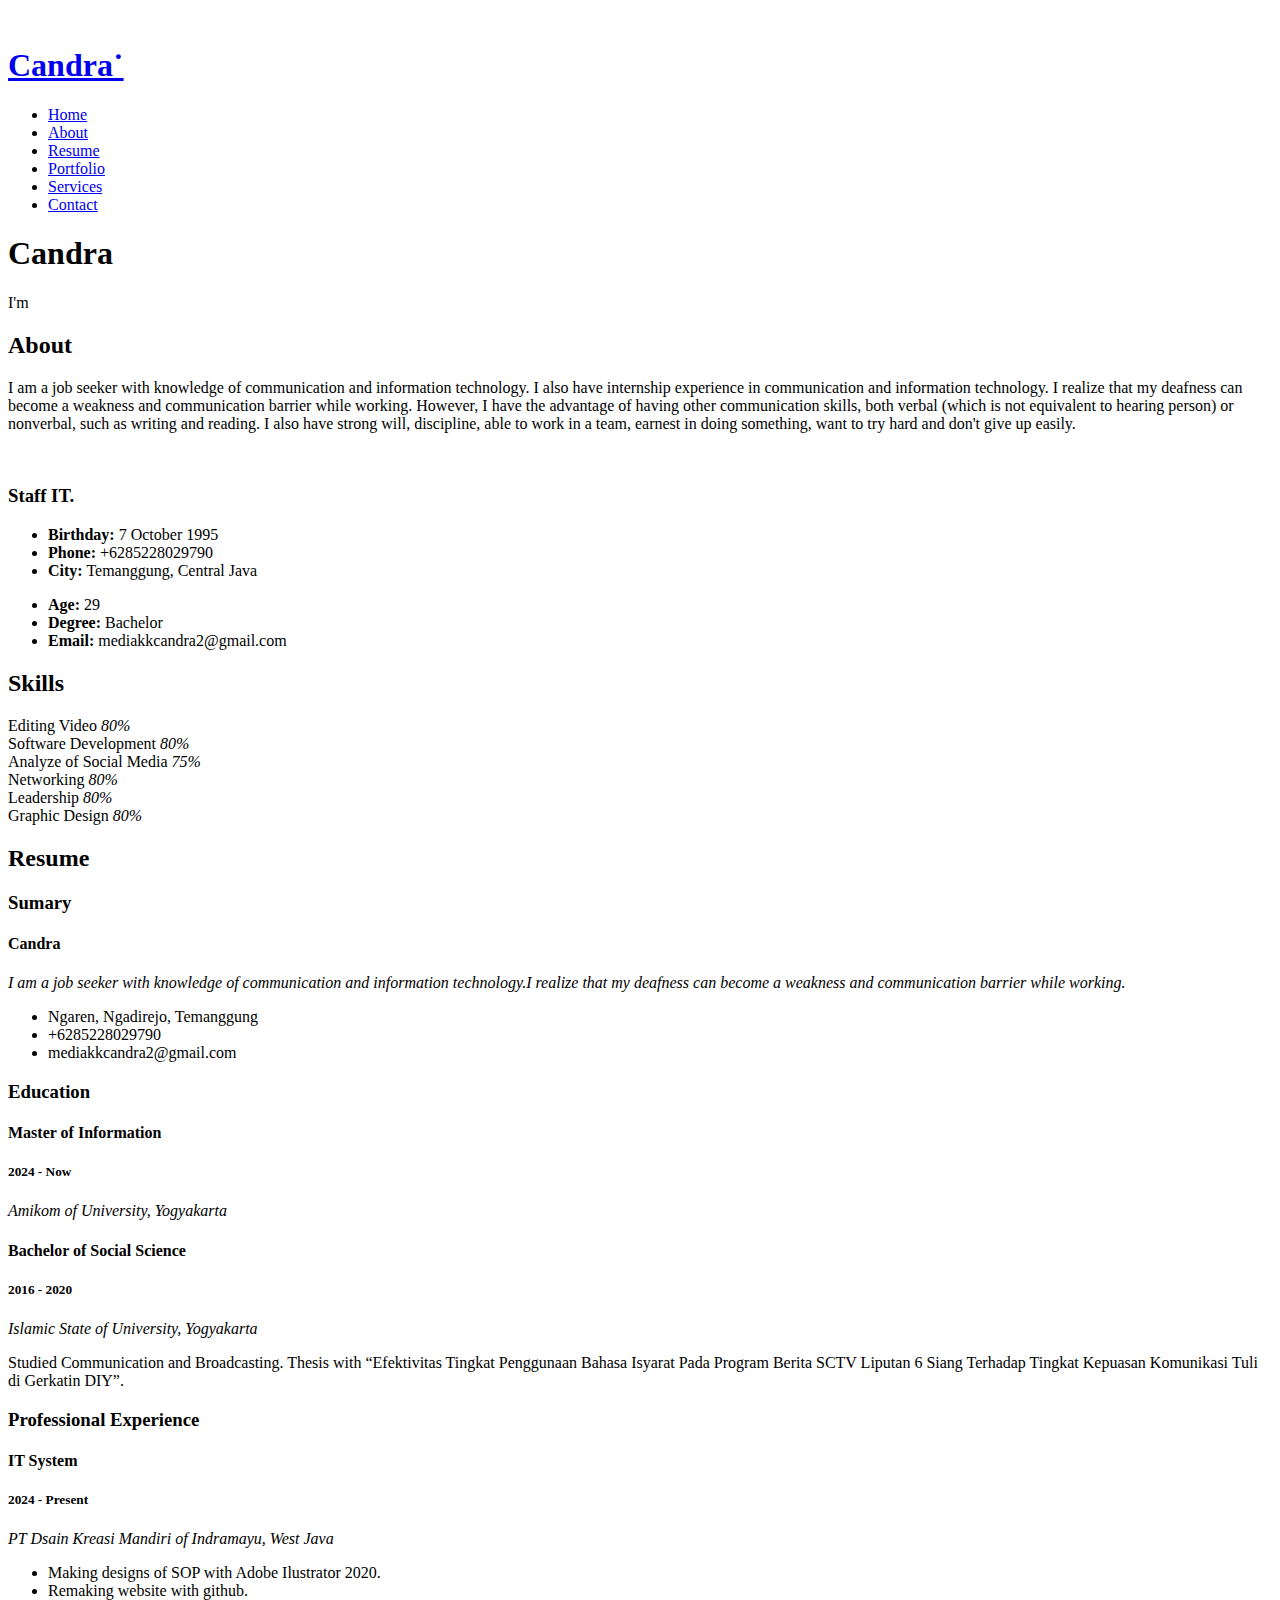
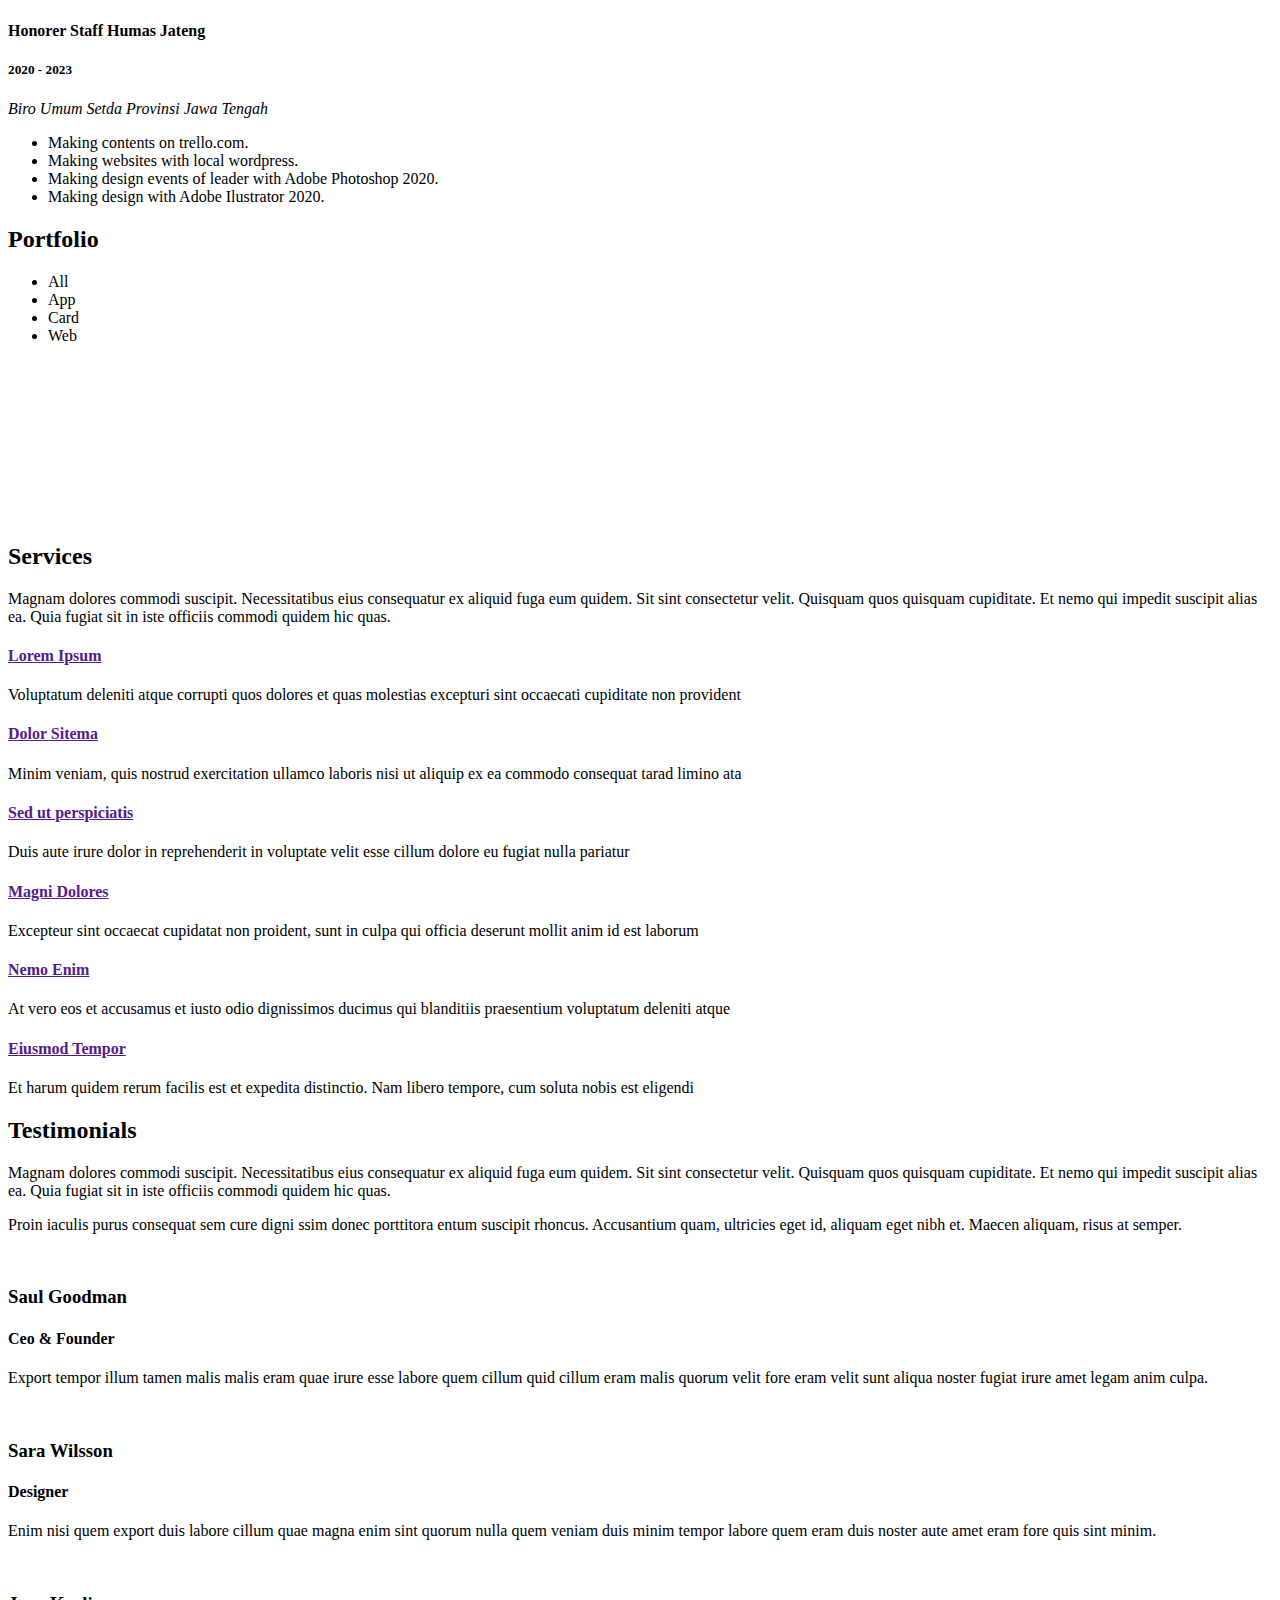
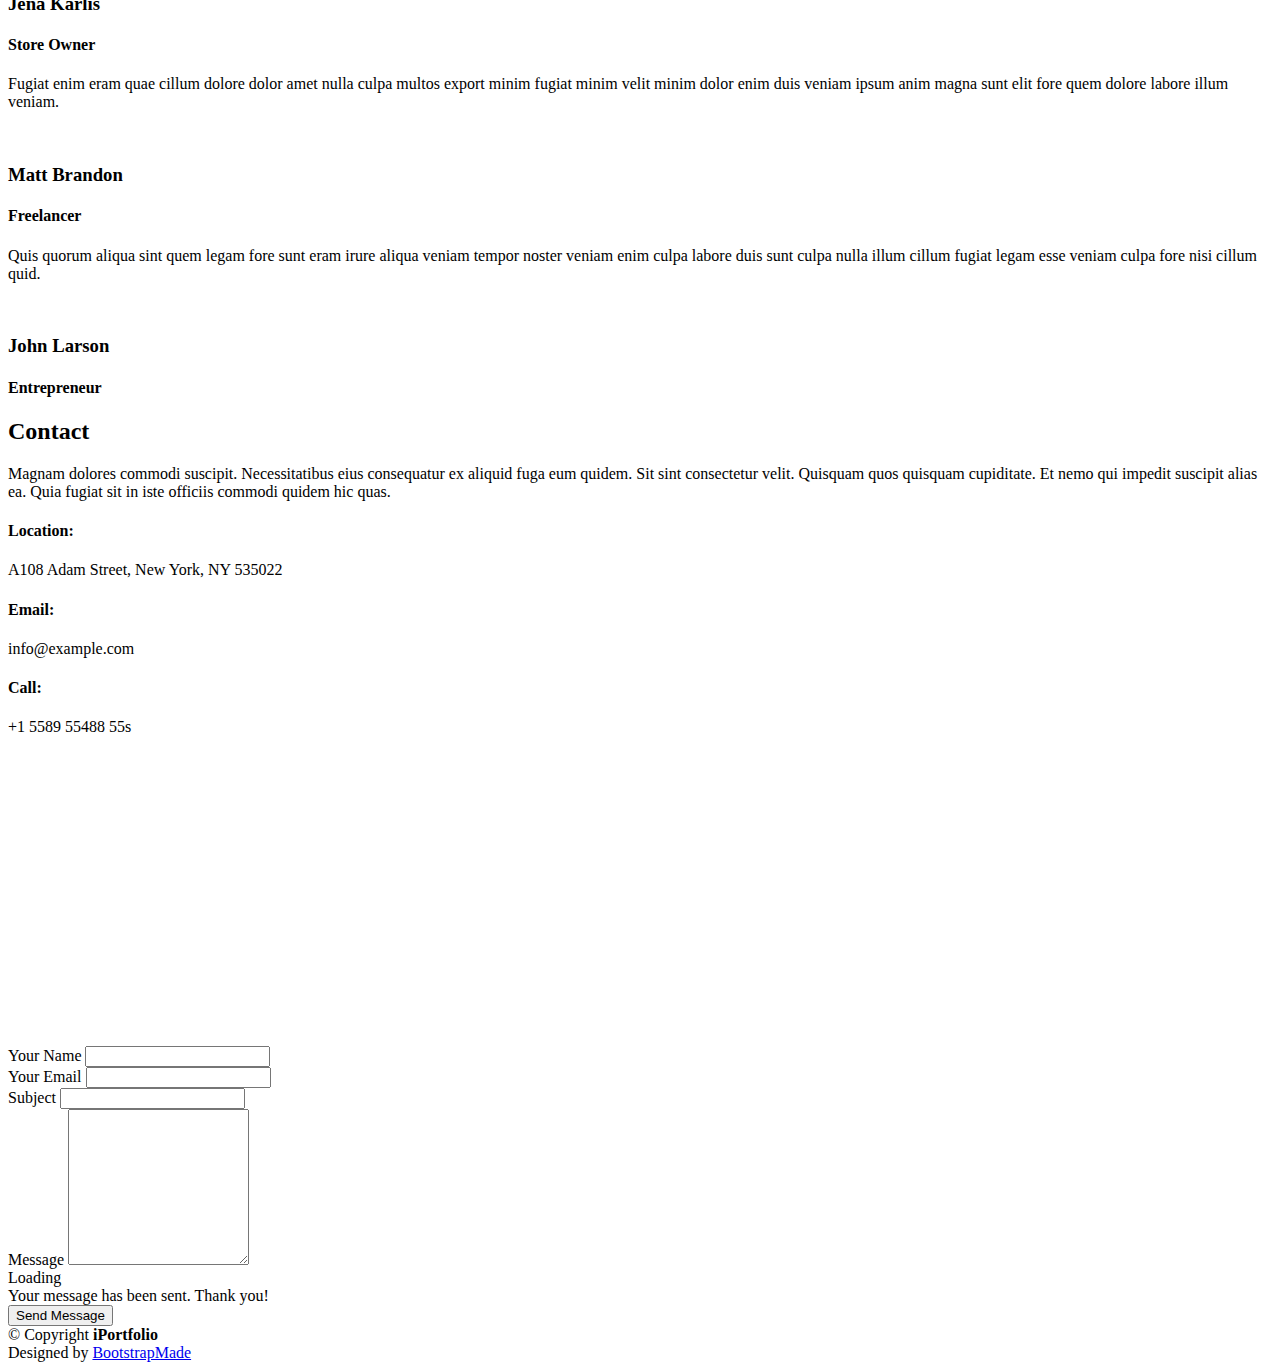
==== index.html @ 04109051 "Add files via upload" ====
<!DOCTYPE html>
<html lang="en">

<head>
  <meta charset="utf-8">
  <meta content="width=device-width, initial-scale=1.0" name="viewport">

  <title>Candra</title>
  <meta content="" name="description">
  <meta content="" name="keywords">

  <!-- Favicons -->
  <link href="assets/img/favicon.png" rel="icon">
  <link href="assets/img/apple-touch-icon.png" rel="apple-touch-icon">

  <!-- Google Fonts -->
  <link href="https://fonts.googleapis.com/css?family=Open+Sans:300,300i,400,400i,600,600i,700,700i|Raleway:300,300i,400,400i,500,500i,600,600i,700,700i|Poppins:300,300i,400,400i,500,500i,600,600i,700,700i" rel="stylesheet">

  <!-- Vendor CSS Files -->
  <link href="assets/vendor/aos/aos.css" rel="stylesheet">
  <link href="assets/vendor/bootstrap/css/bootstrap.min.css" rel="stylesheet">
  <link href="assets/vendor/bootstrap-icons/bootstrap-icons.css" rel="stylesheet">
  <link href="assets/vendor/boxicons/css/boxicons.min.css" rel="stylesheet">
  <link href="assets/vendor/glightbox/css/glightbox.min.css" rel="stylesheet">
  <link href="assets/vendor/swiper/swiper-bundle.min.css" rel="stylesheet">

  <!-- Template Main CSS File -->
  <link href="assets/css/style.css" rel="stylesheet">
</head>

<body>

  <!-- ======= Mobile nav toggle button ======= -->
  <i class="bi bi-list mobile-nav-toggle d-xl-none"></i>

  <!-- ======= Header ======= -->
  <header id="header">
    <div class="d-flex flex-column">

      <div class="profile">
        <img src="assets/img/profile-img.jpg" alt="" class="img-fluid rounded-circle">
        <h1 class="text-light"><a href="index.html">Candra˙</a></h1>
        <div class="social-links mt-3 text-center">
          <a href="https://twitter.com/kurnia_caem" class="twitter"><i class="bx bxl-twitter"></i></a>
          <a href="https://www.facebook.com/kkcandra/" class="facebook"><i class="bx bxl-facebook"></i></a>
          <a href="https://www.instagram.com/kkcandra/" class="instagram"><i class="bx bxl-instagram"></i></a>
          <a href="https://www.linkedin.com/in/kkcandra/" class="linkedin"><i class="bx bxl-linkedin"></i></a>
        </div>
      </div>

      <nav id="navbar" class="nav-menu navbar">
        <ul>
          <li><a href="#hero" class="nav-link scrollto active"><i class="bx bx-home"></i> <span>Home</span></a></li>
          <li><a href="#about" class="nav-link scrollto"><i class="bx bx-user"></i> <span>About</span></a></li>
          <li><a href="#resume" class="nav-link scrollto"><i class="bx bx-file-blank"></i> <span>Resume</span></a></li>
          <li><a href="#portfolio" class="nav-link scrollto"><i class="bx bx-book-content"></i> <span>Portfolio</span></a></li>
          <li><a href="#services" class="nav-link scrollto"><i class="bx bx-server"></i> <span>Services</span></a></li>
          <li><a href="#contact" class="nav-link scrollto"><i class="bx bx-envelope"></i> <span>Contact</span></a></li>
        </ul>
      </nav><!-- .nav-menu -->
    </div>
  </header><!-- End Header -->

  <!-- ======= Hero Section ======= -->
  <section id="hero" class="d-flex flex-column justify-content-center align-items-center">
    <div class="hero-container" data-aos="fade-in">
      <h1>Candra</h1>
      <p>I'm <span class="typed" data-typed-items="Designer, Developer, Staff IT, Teacher"></span></p>
    </div>
  </section><!-- End Hero -->

  <main id="main">

    <!-- ======= About Section ======= -->
    <section id="about" class="about">
      <div class="container">

        <div class="section-title">
          <h2>About</h2>
          <p>I am a job seeker with knowledge of communication and information technology. I also have internship experience in communication and information technology. I realize that my deafness can become a weakness and communication barrier while working. However, I have the advantage of having other communication skills, both verbal (which is not equivalent to hearing person) or nonverbal, such as writing and reading. I also have strong will, discipline, able to work in a team, earnest in doing something, want to try hard and don't give up easily.</p>
        </div>

        <div class="row">
          <div class="col-lg-4" data-aos="fade-right">
            <img src="assets/img/profile-img.jpg" class="img-fluid" alt="">
          </div>
          <div class="col-lg-8 pt-4 pt-lg-0 content" data-aos="fade-left">
            <h3>Staff IT.</h3>
            <div class="row">
              <div class="col-lg-6">
                <ul>
                  <li><i class="bi bi-chevron-right"></i> <strong>Birthday:</strong> <span>7 October 1995</span></li>
                  <li><i class="bi bi-chevron-right"></i> <strong>Phone:</strong> <span>+6285228029790</span></li>
                  <li><i class="bi bi-chevron-right"></i> <strong>City:</strong> <span>Temanggung, Central Java</span></li>
                </ul>
              </div>
              <div class="col-lg-6">
                <ul>
                  <li><i class="bi bi-chevron-right"></i> <strong>Age:</strong> <span>29</span></li>
                  <li><i class="bi bi-chevron-right"></i> <strong>Degree:</strong> <span>Bachelor</span></li>
                  <li><i class="bi bi-chevron-right"></i> <strong>Email:</strong> <span>mediakkcandra2@gmail.com</span></li>
                </ul>
              </div>
            </div>
          </div>
        </div>

      </div>
    </section><!-- End About Section -->

    <!-- ======= Facts Section ======= -->
    
    <!-- ======= Skills Section ======= -->
    <section id="skills" class="skills section-bg">
      <div class="container">

        <div class="section-title">
          <h2>Skills</h2>
        </div>

        <div class="row skills-content">

          <div class="col-lg-6" data-aos="fade-up">

            <div class="progress">
              <span class="skill">Editing Video <i class="val">80%</i></span>
              <div class="progress-bar-wrap">
                <div class="progress-bar" role="progressbar" aria-valuenow="80" aria-valuemin="0" aria-valuemax="100"></div>
              </div>
            </div>

            <div class="progress">
              <span class="skill">Software Development <i class="val">80%</i></span>
              <div class="progress-bar-wrap">
                <div class="progress-bar" role="progressbar" aria-valuenow="80" aria-valuemin="0" aria-valuemax="100"></div>
              </div>
            </div>

            <div class="progress">
              <span class="skill">Analyze of Social Media <i class="val">75%</i></span>
              <div class="progress-bar-wrap">
                <div class="progress-bar" role="progressbar" aria-valuenow="75" aria-valuemin="0" aria-valuemax="100"></div>
              </div>
            </div>

          </div>

          <div class="col-lg-6" data-aos="fade-up" data-aos-delay="100">

            <div class="progress">
              <span class="skill">Networking <i class="val">80%</i></span>
              <div class="progress-bar-wrap">
                <div class="progress-bar" role="progressbar" aria-valuenow="80" aria-valuemin="0" aria-valuemax="100"></div>
              </div>
            </div>

            <div class="progress">
              <span class="skill">Leadership <i class="val">80%</i></span>
              <div class="progress-bar-wrap">
                <div class="progress-bar" role="progressbar" aria-valuenow="80" aria-valuemin="0" aria-valuemax="100"></div>
              </div>
            </div>

            <div class="progress">
              <span class="skill">Graphic Design <i class="val">80%</i></span>
              <div class="progress-bar-wrap">
                <div class="progress-bar" role="progressbar" aria-valuenow="80" aria-valuemin="0" aria-valuemax="100"></div>
              </div>
            </div>

          </div>

        </div>

      </div>
    </section><!-- End Skills Section -->

    <!-- ======= Resume Section ======= -->
    <section id="resume" class="resume">
      <div class="container">

        <div class="section-title">
          <h2>Resume</h2>
        </div>

        <div class="row">
          <div class="col-lg-6" data-aos="fade-up">
            <h3 class="resume-title">Sumary</h3>
            <div class="resume-item pb-0">
              <h4>Candra</h4>
              <p><em>I am a job seeker with knowledge of communication and information technology.I realize that my deafness can become a weakness and communication barrier while working.</em></p>
              <ul>
                <li>Ngaren, Ngadirejo, Temanggung</li>
                <li>+6285228029790</li>
                <li>mediakkcandra2@gmail.com</li>
              </ul>
            </div>

            <h3 class="resume-title">Education</h3>
            <div class="resume-item">
              <h4>Master of Information </h4>
              <h5>2024 - Now</h5>
              <p><em>Amikom of University, Yogyakarta</em></p>
            </div>
            <div class="resume-item">
              <h4>Bachelor of Social Science</h4>
              <h5>2016 - 2020</h5>
              <p><em>Islamic State of University, Yogyakarta</em></p>
              <p>Studied Communication and Broadcasting. Thesis with “Efektivitas Tingkat Penggunaan Bahasa Isyarat Pada Program Berita SCTV Liputan 6 Siang Terhadap Tingkat Kepuasan Komunikasi Tuli di Gerkatin DIY”.</p>
            </div>
          </div>
          <div class="col-lg-6" data-aos="fade-up" data-aos-delay="100">
            <h3 class="resume-title">Professional Experience</h3>
            <div class="resume-item">
              <h4>IT System</h4>
              <h5>2024 - Present</h5>
              <p><em>PT Dsain Kreasi Mandiri of Indramayu, West Java </em></p>
              <ul>
                <li>Making designs of SOP with Adobe Ilustrator 2020. </li>
                <li>Remaking website with github. </li>
              </ul>
            </div>
            <div class="resume-item">
              <h4>Honorer Staff Humas Jateng</h4>
              <h5>2020 - 2023</h5>
              <p><em>Biro Umum Setda Provinsi Jawa Tengah</em></p>
              <ul>
                <li>Making contents on trello.com. </li>
                <li>Making websites with local wordpress. </li>
                <li>Making design events of leader with Adobe Photoshop 2020. </li>
                <li>Making design with Adobe Ilustrator 2020. </li>
              </ul>
            </div>
          </div>
        </div>

      </div>
    </section><!-- End Resume Section -->

    <!-- ======= Portfolio Section ======= -->
    <section id="portfolio" class="portfolio section-bg">
      <div class="container">

        <div class="section-title">
          <h2>Portfolio</h2>
        </div>

        <div class="row" data-aos="fade-up">
          <div class="col-lg-12 d-flex justify-content-center">
            <ul id="portfolio-flters">
              <li data-filter="*" class="filter-active">All</li>
              <li data-filter=".filter-app">App</li>
              <li data-filter=".filter-card">Card</li>
              <li data-filter=".filter-web">Web</li>
            </ul>
          </div>
        </div>

        <div class="row portfolio-container" data-aos="fade-up" data-aos-delay="100">

          <div class="col-lg-4 col-md-6 portfolio-item filter-app">
            <div class="portfolio-wrap">
              <img src="assets/img/portfolio/portfolio-1.jpg" class="img-fluid" alt="">
              <div class="portfolio-links">
                <a href="assets/img/portfolio/portfolio-1.jpg" data-gallery="portfolioGallery" class="portfolio-lightbox" title="App 1"><i class="bx bx-plus"></i></a>
                <a href="portfolio-details.html" title="More Details"><i class="bx bx-link"></i></a>
              </div>
            </div>
          </div>

          <div class="col-lg-4 col-md-6 portfolio-item filter-web">
            <div class="portfolio-wrap">
              <img src="assets/img/portfolio/portfolio-2.jpg" class="img-fluid" alt="">
              <div class="portfolio-links">
                <a href="assets/img/portfolio/portfolio-2.jpg" data-gallery="portfolioGallery" class="portfolio-lightbox" title="Web 3"><i class="bx bx-plus"></i></a>
                <a href="portfolio-details.html" title="More Details"><i class="bx bx-link"></i></a>
              </div>
            </div>
          </div>

          <div class="col-lg-4 col-md-6 portfolio-item filter-app">
            <div class="portfolio-wrap">
              <img src="assets/img/portfolio/portfolio-3.jpg" class="img-fluid" alt="">
              <div class="portfolio-links">
                <a href="assets/img/portfolio/portfolio-3.jpg" data-gallery="portfolioGallery" class="portfolio-lightbox" title="App 2"><i class="bx bx-plus"></i></a>
                <a href="portfolio-details.html" title="More Details"><i class="bx bx-link"></i></a>
              </div>
            </div>
          </div>

          <div class="col-lg-4 col-md-6 portfolio-item filter-card">
            <div class="portfolio-wrap">
              <img src="assets/img/portfolio/portfolio-4.jpg" class="img-fluid" alt="">
              <div class="portfolio-links">
                <a href="assets/img/portfolio/portfolio-4.jpg" data-gallery="portfolioGallery" class="portfolio-lightbox" title="Card 2"><i class="bx bx-plus"></i></a>
                <a href="portfolio-details.html" title="More Details"><i class="bx bx-link"></i></a>
              </div>
            </div>
          </div>

          <div class="col-lg-4 col-md-6 portfolio-item filter-web">
            <div class="portfolio-wrap">
              <img src="assets/img/portfolio/portfolio-5.jpg" class="img-fluid" alt="">
              <div class="portfolio-links">
                <a href="assets/img/portfolio/portfolio-5.jpg" data-gallery="portfolioGallery" class="portfolio-lightbox" title="Web 2"><i class="bx bx-plus"></i></a>
                <a href="portfolio-details.html" title="More Details"><i class="bx bx-link"></i></a>
              </div>
            </div>
          </div>

          <div class="col-lg-4 col-md-6 portfolio-item filter-app">
            <div class="portfolio-wrap">
              <img src="assets/img/portfolio/portfolio-6.jpg" class="img-fluid" alt="">
              <div class="portfolio-links">
                <a href="assets/img/portfolio/portfolio-6.jpg" data-gallery="portfolioGallery" class="portfolio-lightbox" title="App 3"><i class="bx bx-plus"></i></a>
                <a href="portfolio-details.html" title="More Details"><i class="bx bx-link"></i></a>
              </div>
            </div>
          </div>

          <div class="col-lg-4 col-md-6 portfolio-item filter-card">
            <div class="portfolio-wrap">
              <img src="assets/img/portfolio/portfolio-7.jpg" class="img-fluid" alt="">
              <div class="portfolio-links">
                <a href="assets/img/portfolio/portfolio-7.jpg" data-gallery="portfolioGallery" class="portfolio-lightbox" title="Card 1"><i class="bx bx-plus"></i></a>
                <a href="portfolio-details.html" title="More Details"><i class="bx bx-link"></i></a>
              </div>
            </div>
          </div>

          <div class="col-lg-4 col-md-6 portfolio-item filter-card">
            <div class="portfolio-wrap">
              <img src="assets/img/portfolio/portfolio-8.jpg" class="img-fluid" alt="">
              <div class="portfolio-links">
                <a href="assets/img/portfolio/portfolio-8.jpg" data-gallery="portfolioGallery" class="portfolio-lightbox" title="Card 3"><i class="bx bx-plus"></i></a>
                <a href="portfolio-details.html" title="More Details"><i class="bx bx-link"></i></a>
              </div>
            </div>
          </div>

          <div class="col-lg-4 col-md-6 portfolio-item filter-web">
            <div class="portfolio-wrap">
              <img src="assets/img/portfolio/portfolio-9.jpg" class="img-fluid" alt="">
              <div class="portfolio-links">
                <a href="assets/img/portfolio/portfolio-9.jpg" data-gallery="portfolioGallery" class="portfolio-lightbox" title="Web 3"><i class="bx bx-plus"></i></a>
                <a href="portfolio-details.html" title="More Details"><i class="bx bx-link"></i></a>
              </div>
            </div>
          </div>

        </div>

      </div>
    </section><!-- End Portfolio Section -->

    <!-- ======= Services Section ======= -->
    <section id="services" class="services">
      <div class="container">

        <div class="section-title">
          <h2>Services</h2>
          <p>Magnam dolores commodi suscipit. Necessitatibus eius consequatur ex aliquid fuga eum quidem. Sit sint consectetur velit. Quisquam quos quisquam cupiditate. Et nemo qui impedit suscipit alias ea. Quia fugiat sit in iste officiis commodi quidem hic quas.</p>
        </div>

        <div class="row">
          <div class="col-lg-4 col-md-6 icon-box" data-aos="fade-up">
            <div class="icon"><i class="bi bi-briefcase"></i></div>
            <h4 class="title"><a href="">Lorem Ipsum</a></h4>
            <p class="description">Voluptatum deleniti atque corrupti quos dolores et quas molestias excepturi sint occaecati cupiditate non provident</p>
          </div>
          <div class="col-lg-4 col-md-6 icon-box" data-aos="fade-up" data-aos-delay="100">
            <div class="icon"><i class="bi bi-card-checklist"></i></div>
            <h4 class="title"><a href="">Dolor Sitema</a></h4>
            <p class="description">Minim veniam, quis nostrud exercitation ullamco laboris nisi ut aliquip ex ea commodo consequat tarad limino ata</p>
          </div>
          <div class="col-lg-4 col-md-6 icon-box" data-aos="fade-up" data-aos-delay="200">
            <div class="icon"><i class="bi bi-bar-chart"></i></div>
            <h4 class="title"><a href="">Sed ut perspiciatis</a></h4>
            <p class="description">Duis aute irure dolor in reprehenderit in voluptate velit esse cillum dolore eu fugiat nulla pariatur</p>
          </div>
          <div class="col-lg-4 col-md-6 icon-box" data-aos="fade-up" data-aos-delay="300">
            <div class="icon"><i class="bi bi-binoculars"></i></div>
            <h4 class="title"><a href="">Magni Dolores</a></h4>
            <p class="description">Excepteur sint occaecat cupidatat non proident, sunt in culpa qui officia deserunt mollit anim id est laborum</p>
          </div>
          <div class="col-lg-4 col-md-6 icon-box" data-aos="fade-up" data-aos-delay="400">
            <div class="icon"><i class="bi bi-brightness-high"></i></div>
            <h4 class="title"><a href="">Nemo Enim</a></h4>
            <p class="description">At vero eos et accusamus et iusto odio dignissimos ducimus qui blanditiis praesentium voluptatum deleniti atque</p>
          </div>
          <div class="col-lg-4 col-md-6 icon-box" data-aos="fade-up" data-aos-delay="500">
            <div class="icon"><i class="bi bi-calendar4-week"></i></div>
            <h4 class="title"><a href="">Eiusmod Tempor</a></h4>
            <p class="description">Et harum quidem rerum facilis est et expedita distinctio. Nam libero tempore, cum soluta nobis est eligendi</p>
          </div>
        </div>

      </div>
    </section><!-- End Services Section -->

    <!-- ======= Testimonials Section ======= -->
    <section id="testimonials" class="testimonials section-bg">
      <div class="container">

        <div class="section-title">
          <h2>Testimonials</h2>
          <p>Magnam dolores commodi suscipit. Necessitatibus eius consequatur ex aliquid fuga eum quidem. Sit sint consectetur velit. Quisquam quos quisquam cupiditate. Et nemo qui impedit suscipit alias ea. Quia fugiat sit in iste officiis commodi quidem hic quas.</p>
        </div>

        <div class="testimonials-slider swiper" data-aos="fade-up" data-aos-delay="100">
          <div class="swiper-wrapper">

            <div class="swiper-slide">
              <div class="testimonial-item" data-aos="fade-up">
                <p>
                  <i class="bx bxs-quote-alt-left quote-icon-left"></i>
                  Proin iaculis purus consequat sem cure digni ssim donec porttitora entum suscipit rhoncus. Accusantium quam, ultricies eget id, aliquam eget nibh et. Maecen aliquam, risus at semper.
                  <i class="bx bxs-quote-alt-right quote-icon-right"></i>
                </p>
                <img src="assets/img/testimonials/testimonials-1.jpg" class="testimonial-img" alt="">
                <h3>Saul Goodman</h3>
                <h4>Ceo &amp; Founder</h4>
              </div>
            </div><!-- End testimonial item -->

            <div class="swiper-slide">
              <div class="testimonial-item" data-aos="fade-up" data-aos-delay="100">
                <p>
                  <i class="bx bxs-quote-alt-left quote-icon-left"></i>
                  Export tempor illum tamen malis malis eram quae irure esse labore quem cillum quid cillum eram malis quorum velit fore eram velit sunt aliqua noster fugiat irure amet legam anim culpa.
                  <i class="bx bxs-quote-alt-right quote-icon-right"></i>
                </p>
                <img src="assets/img/testimonials/testimonials-2.jpg" class="testimonial-img" alt="">
                <h3>Sara Wilsson</h3>
                <h4>Designer</h4>
              </div>
            </div><!-- End testimonial item -->

            <div class="swiper-slide">
              <div class="testimonial-item" data-aos="fade-up" data-aos-delay="200">
                <p>
                  <i class="bx bxs-quote-alt-left quote-icon-left"></i>
                  Enim nisi quem export duis labore cillum quae magna enim sint quorum nulla quem veniam duis minim tempor labore quem eram duis noster aute amet eram fore quis sint minim.
                  <i class="bx bxs-quote-alt-right quote-icon-right"></i>
                </p>
                <img src="assets/img/testimonials/testimonials-3.jpg" class="testimonial-img" alt="">
                <h3>Jena Karlis</h3>
                <h4>Store Owner</h4>
              </div>
            </div><!-- End testimonial item -->

            <div class="swiper-slide">
              <div class="testimonial-item" data-aos="fade-up" data-aos-delay="300">
                <p>
                  <i class="bx bxs-quote-alt-left quote-icon-left"></i>
                  Fugiat enim eram quae cillum dolore dolor amet nulla culpa multos export minim fugiat minim velit minim dolor enim duis veniam ipsum anim magna sunt elit fore quem dolore labore illum veniam.
                  <i class="bx bxs-quote-alt-right quote-icon-right"></i>
                </p>
                <img src="assets/img/testimonials/testimonials-4.jpg" class="testimonial-img" alt="">
                <h3>Matt Brandon</h3>
                <h4>Freelancer</h4>
              </div>
            </div><!-- End testimonial item -->

            <div class="swiper-slide">
              <div class="testimonial-item" data-aos="fade-up" data-aos-delay="400">
                <p>
                  <i class="bx bxs-quote-alt-left quote-icon-left"></i>
                  Quis quorum aliqua sint quem legam fore sunt eram irure aliqua veniam tempor noster veniam enim culpa labore duis sunt culpa nulla illum cillum fugiat legam esse veniam culpa fore nisi cillum quid.
                  <i class="bx bxs-quote-alt-right quote-icon-right"></i>
                </p>
                <img src="assets/img/testimonials/testimonials-5.jpg" class="testimonial-img" alt="">
                <h3>John Larson</h3>
                <h4>Entrepreneur</h4>
              </div>
            </div><!-- End testimonial item -->

          </div>
          <div class="swiper-pagination"></div>
        </div>

      </div>
    </section><!-- End Testimonials Section -->

    <!-- ======= Contact Section ======= -->
    <section id="contact" class="contact">
      <div class="container">

        <div class="section-title">
          <h2>Contact</h2>
          <p>Magnam dolores commodi suscipit. Necessitatibus eius consequatur ex aliquid fuga eum quidem. Sit sint consectetur velit. Quisquam quos quisquam cupiditate. Et nemo qui impedit suscipit alias ea. Quia fugiat sit in iste officiis commodi quidem hic quas.</p>
        </div>

        <div class="row" data-aos="fade-in">

          <div class="col-lg-5 d-flex align-items-stretch">
            <div class="info">
              <div class="address">
                <i class="bi bi-geo-alt"></i>
                <h4>Location:</h4>
                <p>A108 Adam Street, New York, NY 535022</p>
              </div>

              <div class="email">
                <i class="bi bi-envelope"></i>
                <h4>Email:</h4>
                <p>info@example.com</p>
              </div>

              <div class="phone">
                <i class="bi bi-phone"></i>
                <h4>Call:</h4>
                <p>+1 5589 55488 55s</p>
              </div>

              <iframe src="https://www.google.com/maps/embed?pb=!1m14!1m8!1m3!1d12097.433213460943!2d-74.0062269!3d40.7101282!3m2!1i1024!2i768!4f13.1!3m3!1m2!1s0x0%3A0xb89d1fe6bc499443!2sDowntown+Conference+Center!5e0!3m2!1smk!2sbg!4v1539943755621" frameborder="0" style="border:0; width: 100%; height: 290px;" allowfullscreen></iframe>
            </div>

          </div>

          <div class="col-lg-7 mt-5 mt-lg-0 d-flex align-items-stretch">
            <form action="forms/contact.php" method="post" role="form" class="php-email-form">
              <div class="row">
                <div class="form-group col-md-6">
                  <label for="name">Your Name</label>
                  <input type="text" name="name" class="form-control" id="name" required>
                </div>
                <div class="form-group col-md-6">
                  <label for="name">Your Email</label>
                  <input type="email" class="form-control" name="email" id="email" required>
                </div>
              </div>
              <div class="form-group">
                <label for="name">Subject</label>
                <input type="text" class="form-control" name="subject" id="subject" required>
              </div>
              <div class="form-group">
                <label for="name">Message</label>
                <textarea class="form-control" name="message" rows="10" required></textarea>
              </div>
              <div class="my-3">
                <div class="loading">Loading</div>
                <div class="error-message"></div>
                <div class="sent-message">Your message has been sent. Thank you!</div>
              </div>
              <div class="text-center"><button type="submit">Send Message</button></div>
            </form>
          </div>

        </div>

      </div>
    </section><!-- End Contact Section -->

  </main><!-- End #main -->

  <!-- ======= Footer ======= -->
  <footer id="footer">
    <div class="container">
      <div class="copyright">
        &copy; Copyright <strong><span>iPortfolio</span></strong>
      </div>
      <div class="credits">
        <!-- All the links in the footer should remain intact. -->
        <!-- You can delete the links only if you purchased the pro version. -->
        <!-- Licensing information: https://bootstrapmade.com/license/ -->
        <!-- Purchase the pro version with working PHP/AJAX contact form: https://bootstrapmade.com/iportfolio-bootstrap-portfolio-websites-template/ -->
        Designed by <a href="https://bootstrapmade.com/">BootstrapMade</a>
      </div>
    </div>
  </footer><!-- End  Footer -->

  <a href="#" class="back-to-top d-flex align-items-center justify-content-center"><i class="bi bi-arrow-up-short"></i></a>

  <!-- Vendor JS Files -->
  <script src="assets/vendor/purecounter/purecounter_vanilla.js"></script>
  <script src="assets/vendor/aos/aos.js"></script>
  <script src="assets/vendor/bootstrap/js/bootstrap.bundle.min.js"></script>
  <script src="assets/vendor/glightbox/js/glightbox.min.js"></script>
  <script src="assets/vendor/isotope-layout/isotope.pkgd.min.js"></script>
  <script src="assets/vendor/swiper/swiper-bundle.min.js"></script>
  <script src="assets/vendor/typed.js/typed.umd.js"></script>
  <script src="assets/vendor/waypoints/noframework.waypoints.js"></script>
  <script src="assets/vendor/php-email-form/validate.js"></script>

  <!-- Template Main JS File -->
  <script src="assets/js/main.js"></script>

</body>

</html>
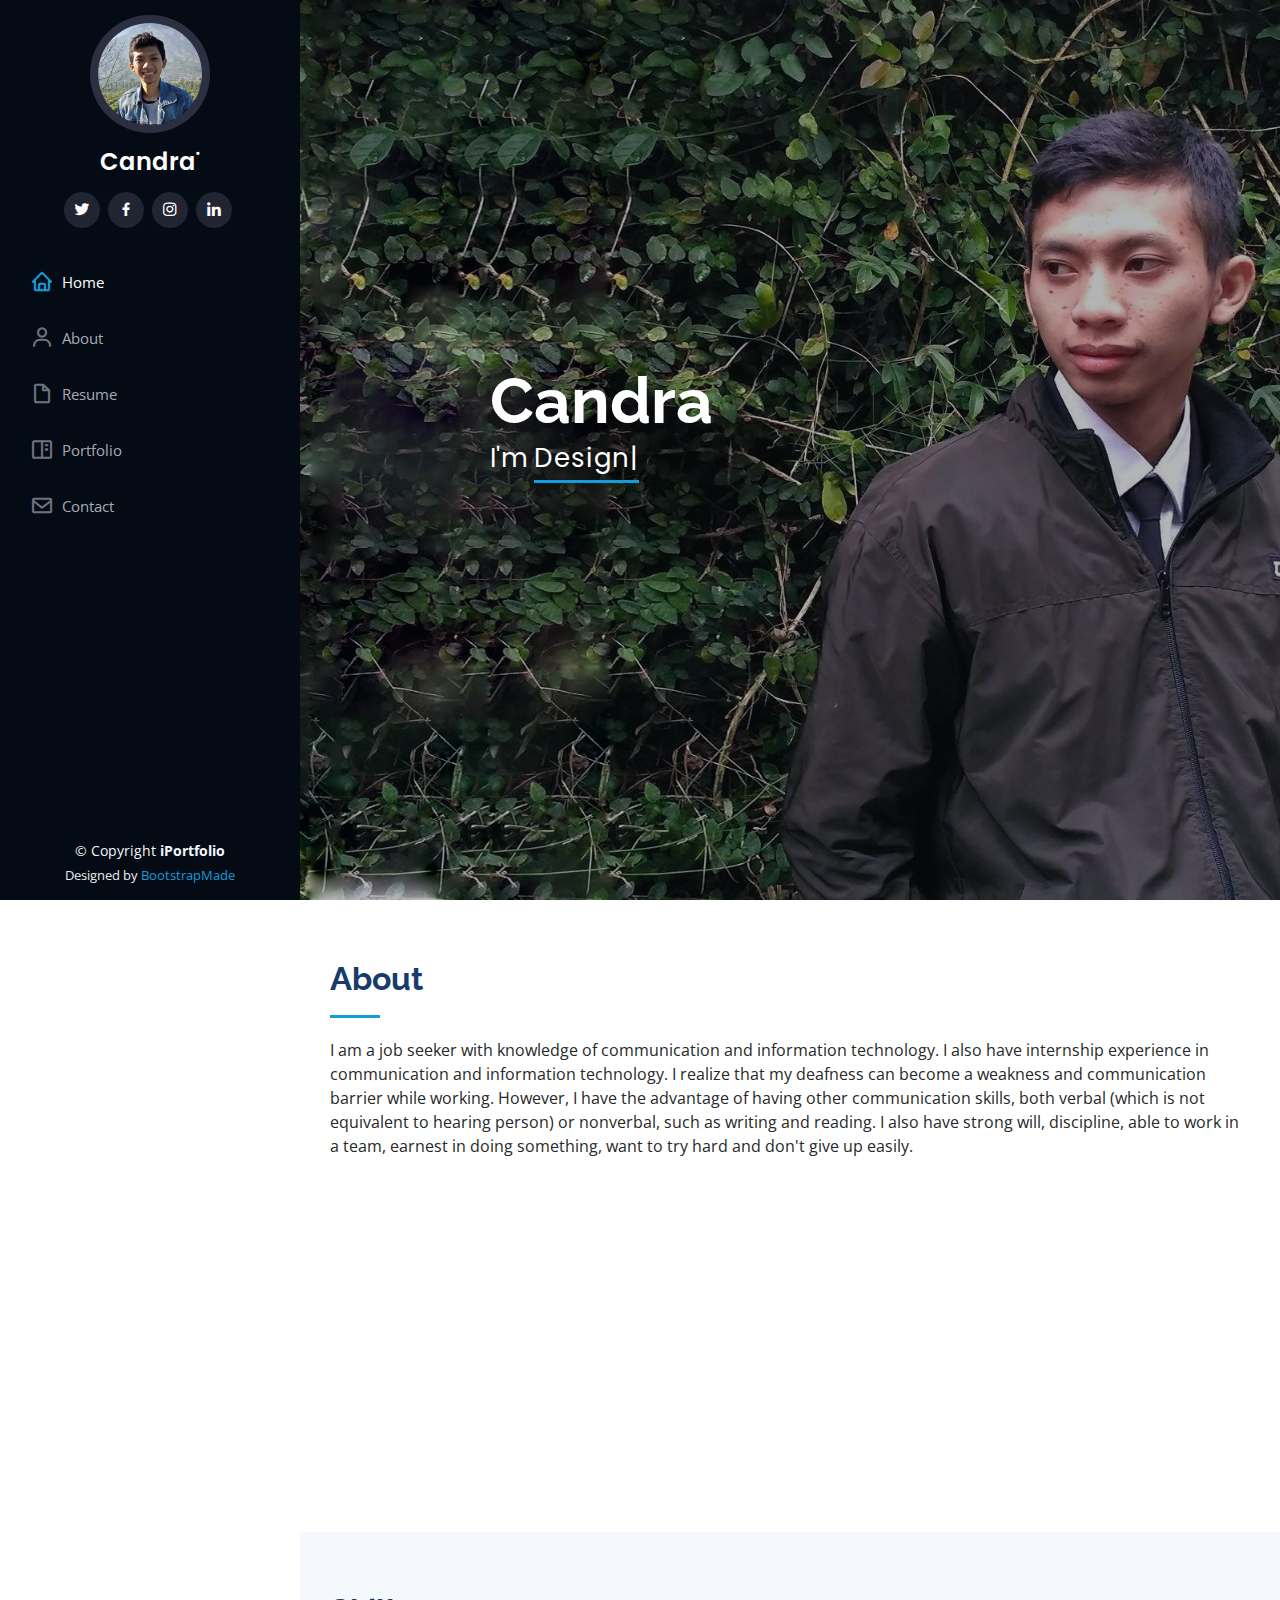
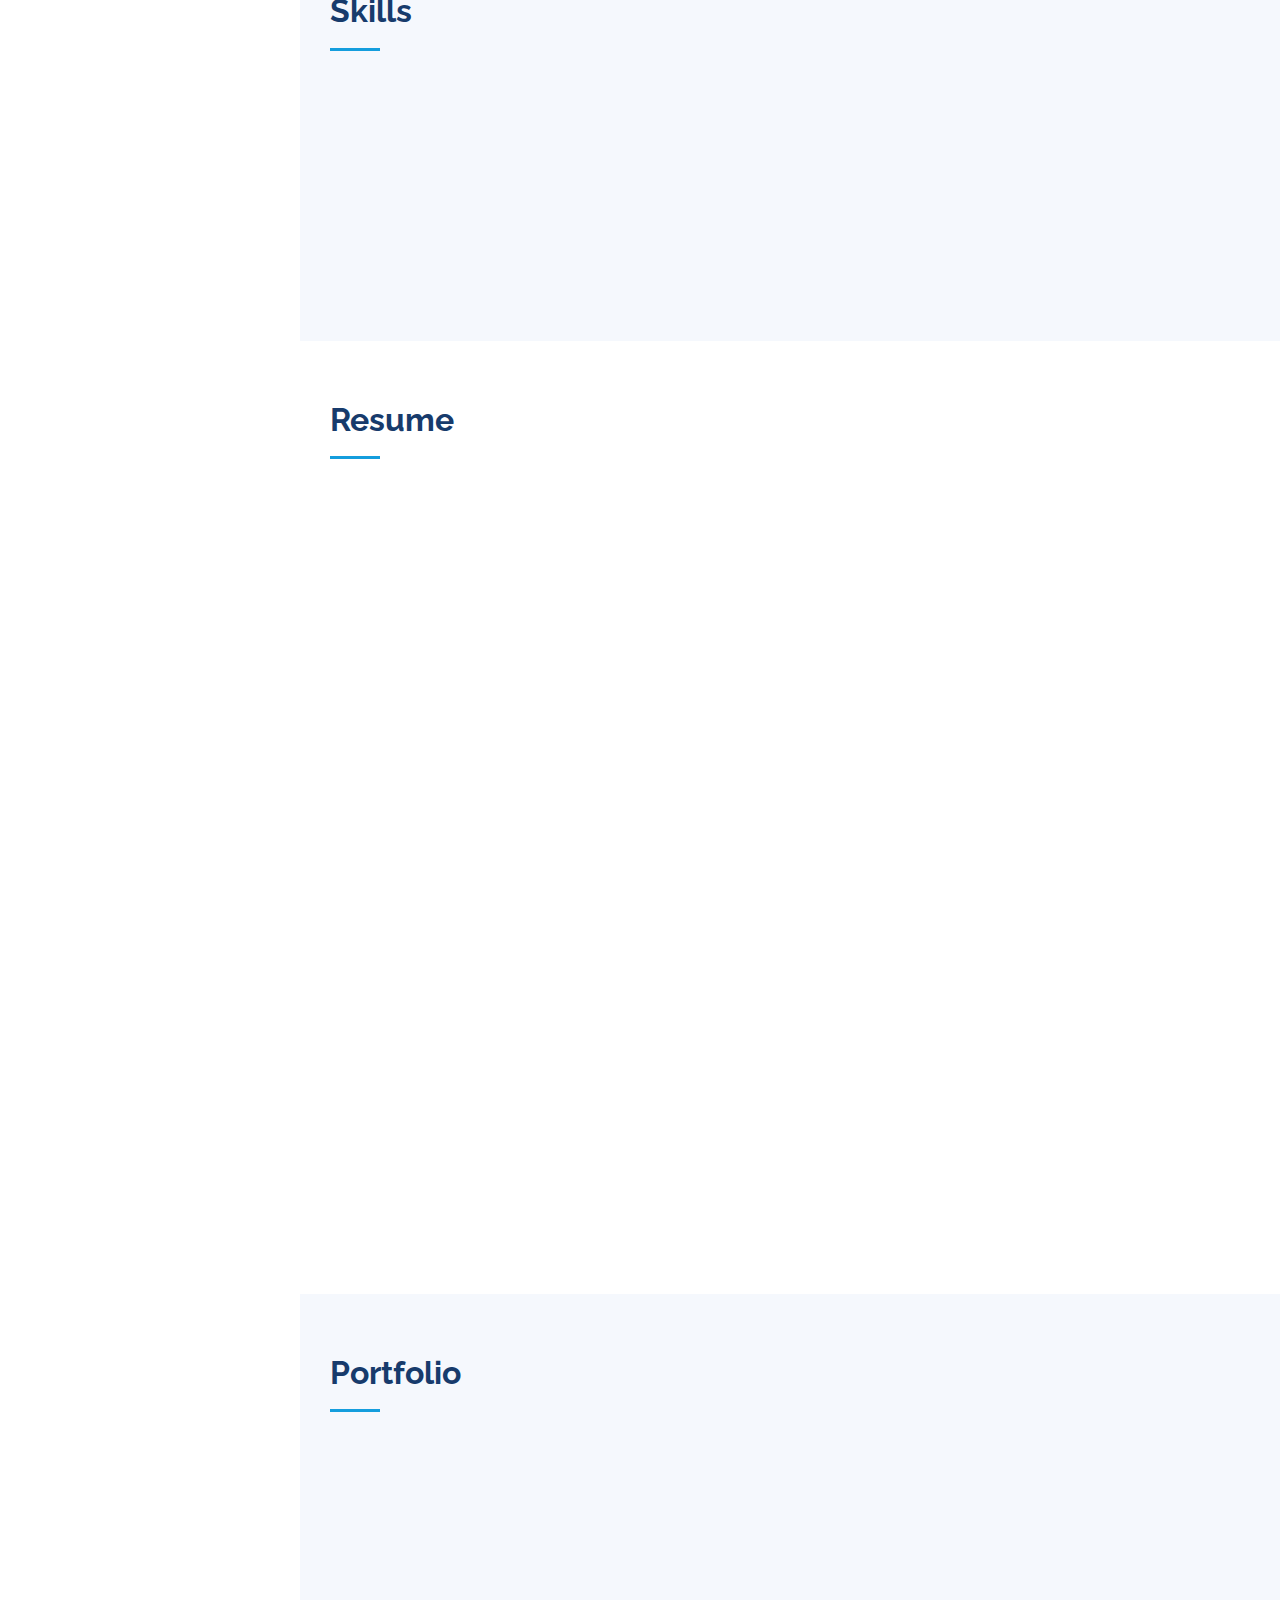
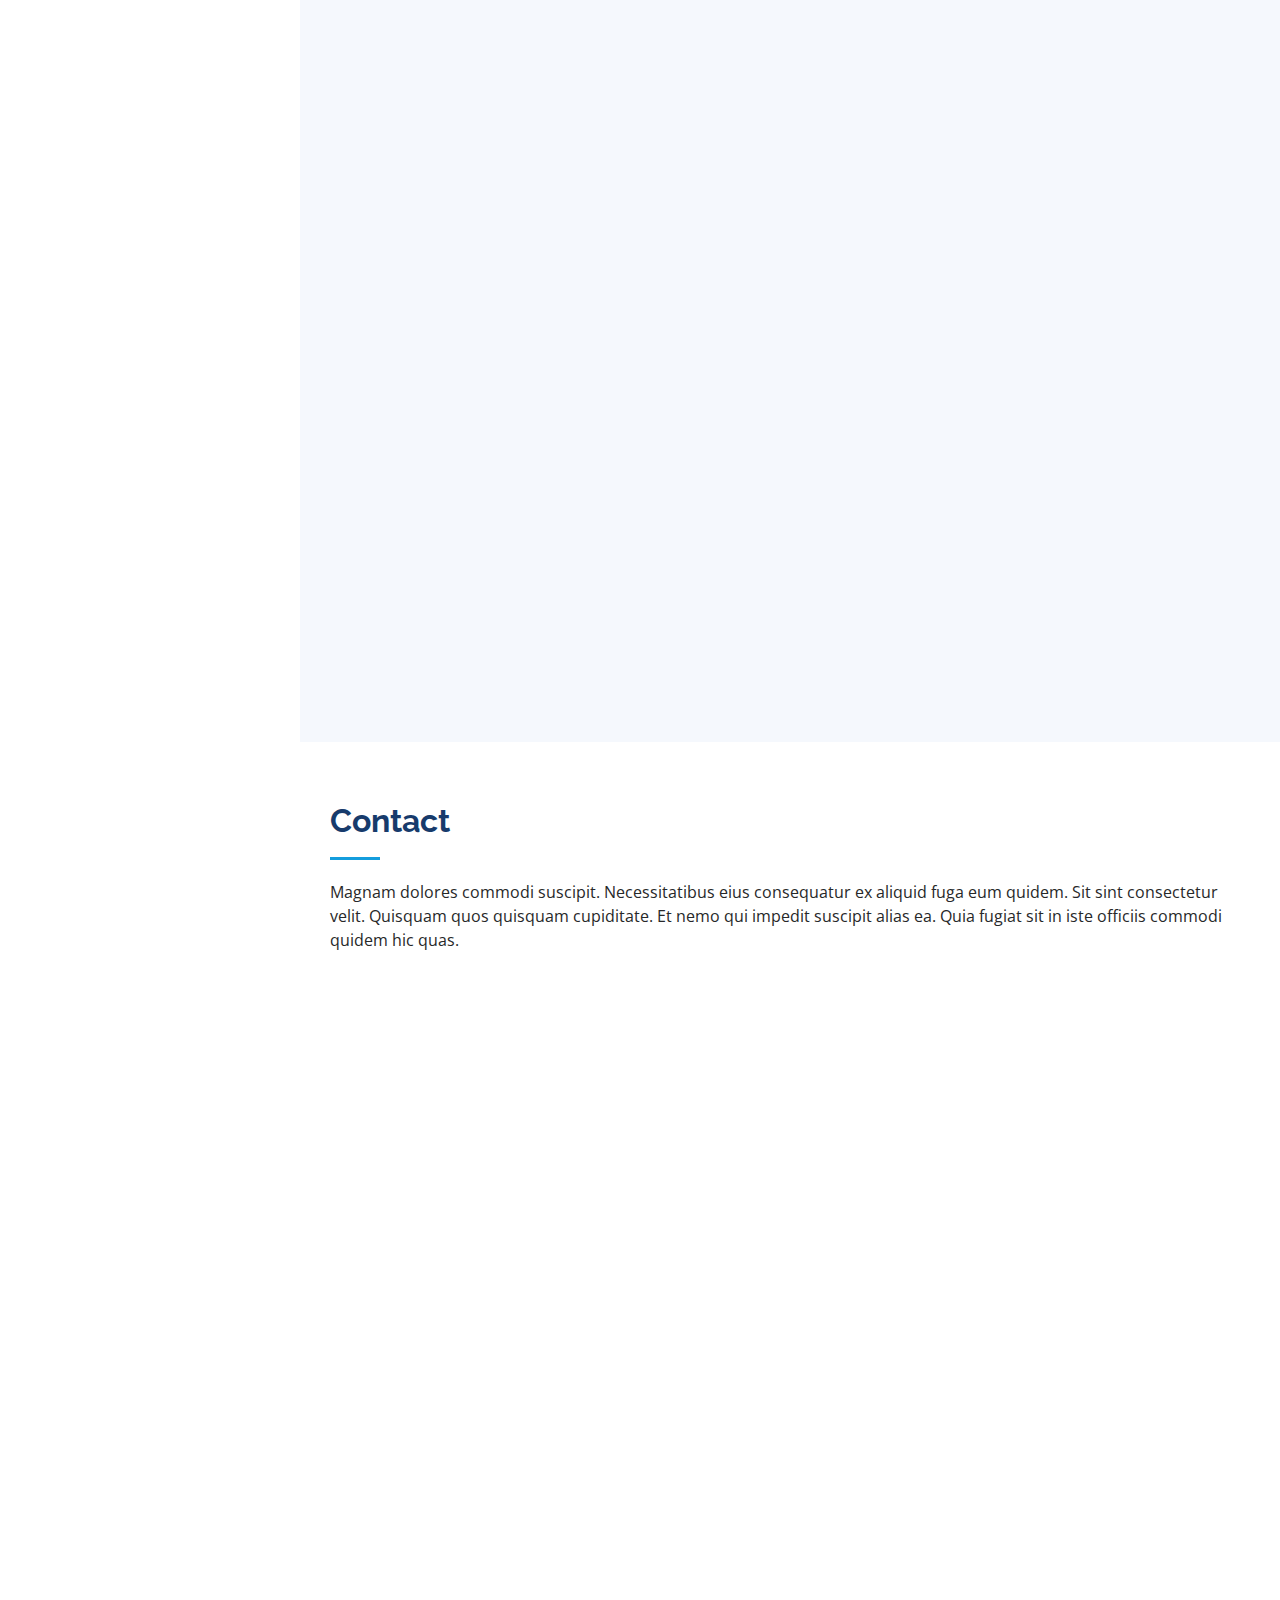
==== commit 675bf2f2: "Update index.html" ====
--- a/index.html
+++ b/index.html
@@ -54,7 +54,6 @@
           <li><a href="#about" class="nav-link scrollto"><i class="bx bx-user"></i> <span>About</span></a></li>
           <li><a href="#resume" class="nav-link scrollto"><i class="bx bx-file-blank"></i> <span>Resume</span></a></li>
           <li><a href="#portfolio" class="nav-link scrollto"><i class="bx bx-book-content"></i> <span>Portfolio</span></a></li>
-          <li><a href="#services" class="nav-link scrollto"><i class="bx bx-server"></i> <span>Services</span></a></li>
           <li><a href="#contact" class="nav-link scrollto"><i class="bx bx-envelope"></i> <span>Contact</span></a></li>
         </ul>
       </nav><!-- .nav-menu -->
@@ -353,135 +352,6 @@
       </div>
     </section><!-- End Portfolio Section -->
 
-    <!-- ======= Services Section ======= -->
-    <section id="services" class="services">
-      <div class="container">
-
-        <div class="section-title">
-          <h2>Services</h2>
-          <p>Magnam dolores commodi suscipit. Necessitatibus eius consequatur ex aliquid fuga eum quidem. Sit sint consectetur velit. Quisquam quos quisquam cupiditate. Et nemo qui impedit suscipit alias ea. Quia fugiat sit in iste officiis commodi quidem hic quas.</p>
-        </div>
-
-        <div class="row">
-          <div class="col-lg-4 col-md-6 icon-box" data-aos="fade-up">
-            <div class="icon"><i class="bi bi-briefcase"></i></div>
-            <h4 class="title"><a href="">Lorem Ipsum</a></h4>
-            <p class="description">Voluptatum deleniti atque corrupti quos dolores et quas molestias excepturi sint occaecati cupiditate non provident</p>
-          </div>
-          <div class="col-lg-4 col-md-6 icon-box" data-aos="fade-up" data-aos-delay="100">
-            <div class="icon"><i class="bi bi-card-checklist"></i></div>
-            <h4 class="title"><a href="">Dolor Sitema</a></h4>
-            <p class="description">Minim veniam, quis nostrud exercitation ullamco laboris nisi ut aliquip ex ea commodo consequat tarad limino ata</p>
-          </div>
-          <div class="col-lg-4 col-md-6 icon-box" data-aos="fade-up" data-aos-delay="200">
-            <div class="icon"><i class="bi bi-bar-chart"></i></div>
-            <h4 class="title"><a href="">Sed ut perspiciatis</a></h4>
-            <p class="description">Duis aute irure dolor in reprehenderit in voluptate velit esse cillum dolore eu fugiat nulla pariatur</p>
-          </div>
-          <div class="col-lg-4 col-md-6 icon-box" data-aos="fade-up" data-aos-delay="300">
-            <div class="icon"><i class="bi bi-binoculars"></i></div>
-            <h4 class="title"><a href="">Magni Dolores</a></h4>
-            <p class="description">Excepteur sint occaecat cupidatat non proident, sunt in culpa qui officia deserunt mollit anim id est laborum</p>
-          </div>
-          <div class="col-lg-4 col-md-6 icon-box" data-aos="fade-up" data-aos-delay="400">
-            <div class="icon"><i class="bi bi-brightness-high"></i></div>
-            <h4 class="title"><a href="">Nemo Enim</a></h4>
-            <p class="description">At vero eos et accusamus et iusto odio dignissimos ducimus qui blanditiis praesentium voluptatum deleniti atque</p>
-          </div>
-          <div class="col-lg-4 col-md-6 icon-box" data-aos="fade-up" data-aos-delay="500">
-            <div class="icon"><i class="bi bi-calendar4-week"></i></div>
-            <h4 class="title"><a href="">Eiusmod Tempor</a></h4>
-            <p class="description">Et harum quidem rerum facilis est et expedita distinctio. Nam libero tempore, cum soluta nobis est eligendi</p>
-          </div>
-        </div>
-
-      </div>
-    </section><!-- End Services Section -->
-
-    <!-- ======= Testimonials Section ======= -->
-    <section id="testimonials" class="testimonials section-bg">
-      <div class="container">
-
-        <div class="section-title">
-          <h2>Testimonials</h2>
-          <p>Magnam dolores commodi suscipit. Necessitatibus eius consequatur ex aliquid fuga eum quidem. Sit sint consectetur velit. Quisquam quos quisquam cupiditate. Et nemo qui impedit suscipit alias ea. Quia fugiat sit in iste officiis commodi quidem hic quas.</p>
-        </div>
-
-        <div class="testimonials-slider swiper" data-aos="fade-up" data-aos-delay="100">
-          <div class="swiper-wrapper">
-
-            <div class="swiper-slide">
-              <div class="testimonial-item" data-aos="fade-up">
-                <p>
-                  <i class="bx bxs-quote-alt-left quote-icon-left"></i>
-                  Proin iaculis purus consequat sem cure digni ssim donec porttitora entum suscipit rhoncus. Accusantium quam, ultricies eget id, aliquam eget nibh et. Maecen aliquam, risus at semper.
-                  <i class="bx bxs-quote-alt-right quote-icon-right"></i>
-                </p>
-                <img src="assets/img/testimonials/testimonials-1.jpg" class="testimonial-img" alt="">
-                <h3>Saul Goodman</h3>
-                <h4>Ceo &amp; Founder</h4>
-              </div>
-            </div><!-- End testimonial item -->
-
-            <div class="swiper-slide">
-              <div class="testimonial-item" data-aos="fade-up" data-aos-delay="100">
-                <p>
-                  <i class="bx bxs-quote-alt-left quote-icon-left"></i>
-                  Export tempor illum tamen malis malis eram quae irure esse labore quem cillum quid cillum eram malis quorum velit fore eram velit sunt aliqua noster fugiat irure amet legam anim culpa.
-                  <i class="bx bxs-quote-alt-right quote-icon-right"></i>
-                </p>
-                <img src="assets/img/testimonials/testimonials-2.jpg" class="testimonial-img" alt="">
-                <h3>Sara Wilsson</h3>
-                <h4>Designer</h4>
-              </div>
-            </div><!-- End testimonial item -->
-
-            <div class="swiper-slide">
-              <div class="testimonial-item" data-aos="fade-up" data-aos-delay="200">
-                <p>
-                  <i class="bx bxs-quote-alt-left quote-icon-left"></i>
-                  Enim nisi quem export duis labore cillum quae magna enim sint quorum nulla quem veniam duis minim tempor labore quem eram duis noster aute amet eram fore quis sint minim.
-                  <i class="bx bxs-quote-alt-right quote-icon-right"></i>
-                </p>
-                <img src="assets/img/testimonials/testimonials-3.jpg" class="testimonial-img" alt="">
-                <h3>Jena Karlis</h3>
-                <h4>Store Owner</h4>
-              </div>
-            </div><!-- End testimonial item -->
-
-            <div class="swiper-slide">
-              <div class="testimonial-item" data-aos="fade-up" data-aos-delay="300">
-                <p>
-                  <i class="bx bxs-quote-alt-left quote-icon-left"></i>
-                  Fugiat enim eram quae cillum dolore dolor amet nulla culpa multos export minim fugiat minim velit minim dolor enim duis veniam ipsum anim magna sunt elit fore quem dolore labore illum veniam.
-                  <i class="bx bxs-quote-alt-right quote-icon-right"></i>
-                </p>
-                <img src="assets/img/testimonials/testimonials-4.jpg" class="testimonial-img" alt="">
-                <h3>Matt Brandon</h3>
-                <h4>Freelancer</h4>
-              </div>
-            </div><!-- End testimonial item -->
-
-            <div class="swiper-slide">
-              <div class="testimonial-item" data-aos="fade-up" data-aos-delay="400">
-                <p>
-                  <i class="bx bxs-quote-alt-left quote-icon-left"></i>
-                  Quis quorum aliqua sint quem legam fore sunt eram irure aliqua veniam tempor noster veniam enim culpa labore duis sunt culpa nulla illum cillum fugiat legam esse veniam culpa fore nisi cillum quid.
-                  <i class="bx bxs-quote-alt-right quote-icon-right"></i>
-                </p>
-                <img src="assets/img/testimonials/testimonials-5.jpg" class="testimonial-img" alt="">
-                <h3>John Larson</h3>
-                <h4>Entrepreneur</h4>
-              </div>
-            </div><!-- End testimonial item -->
-
-          </div>
-          <div class="swiper-pagination"></div>
-        </div>
-
-      </div>
-    </section><!-- End Testimonials Section -->
-
     <!-- ======= Contact Section ======= -->
     <section id="contact" class="contact">
       <div class="container">
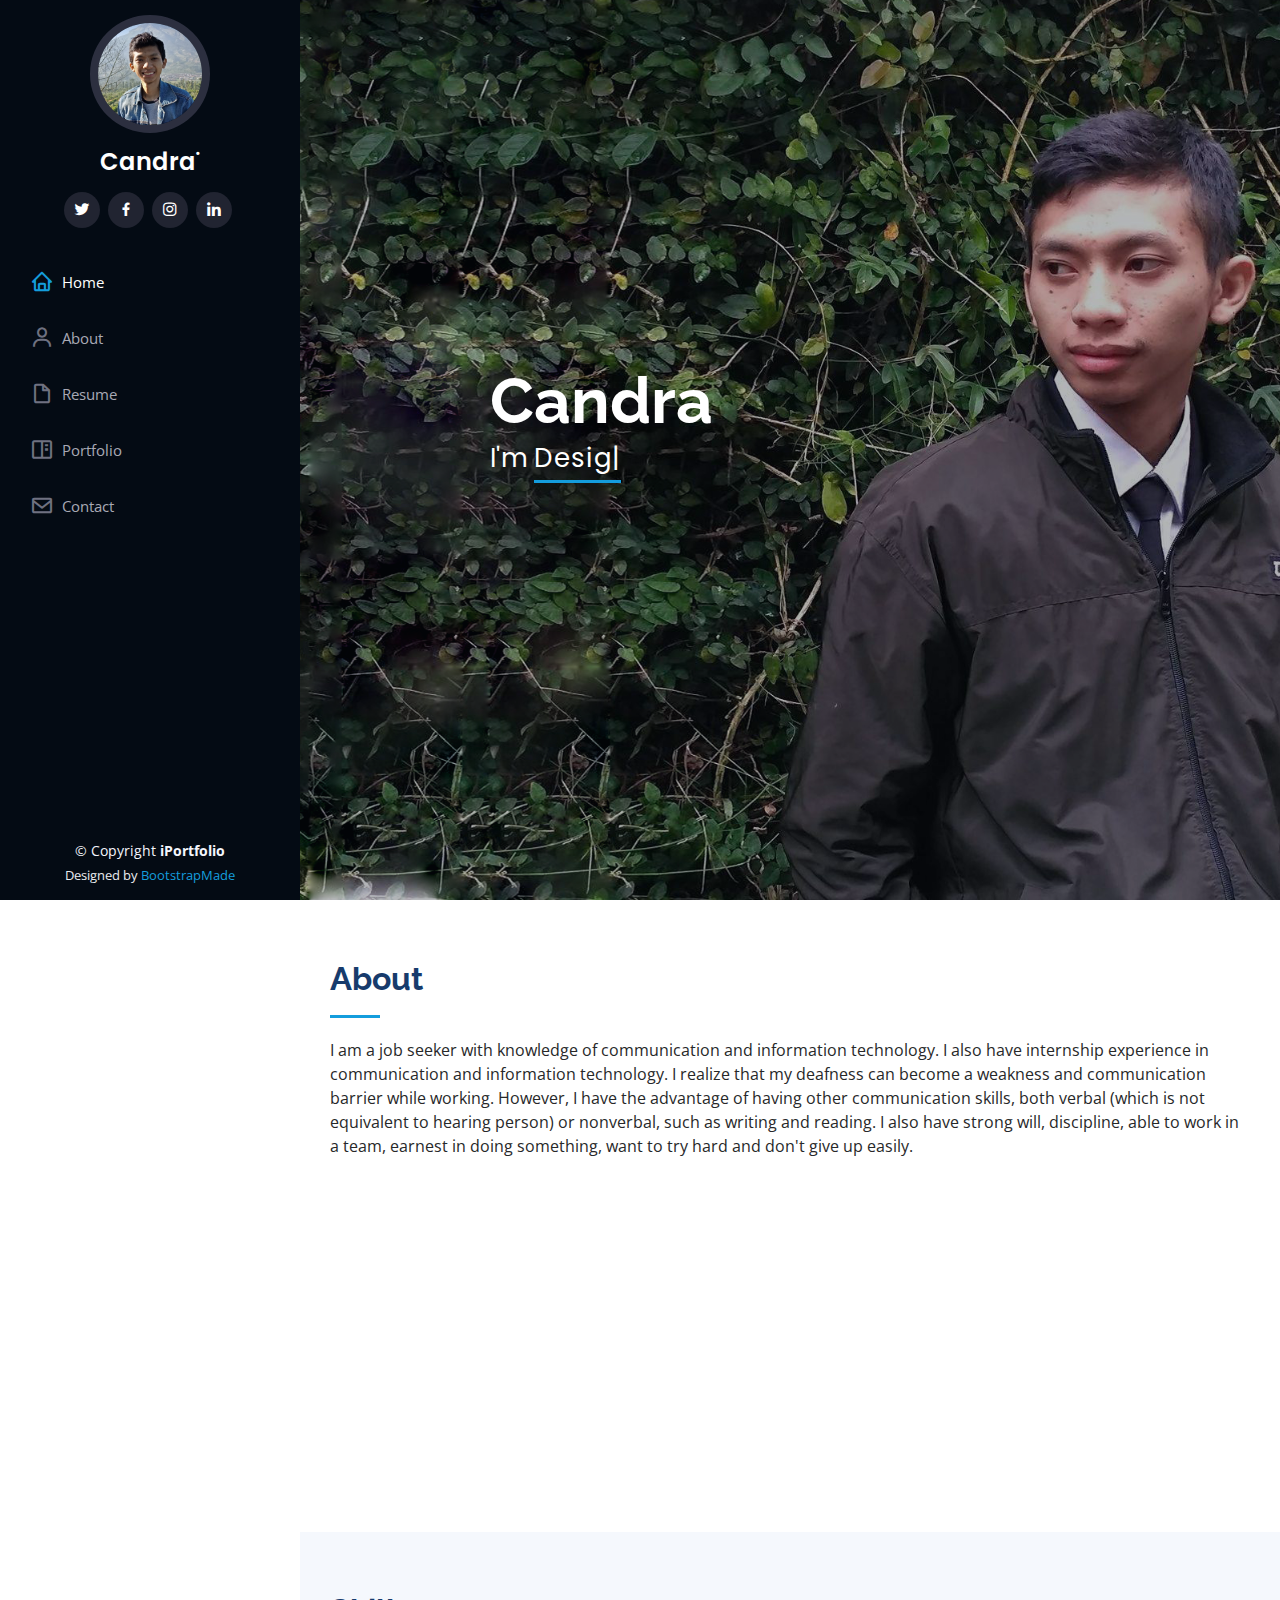
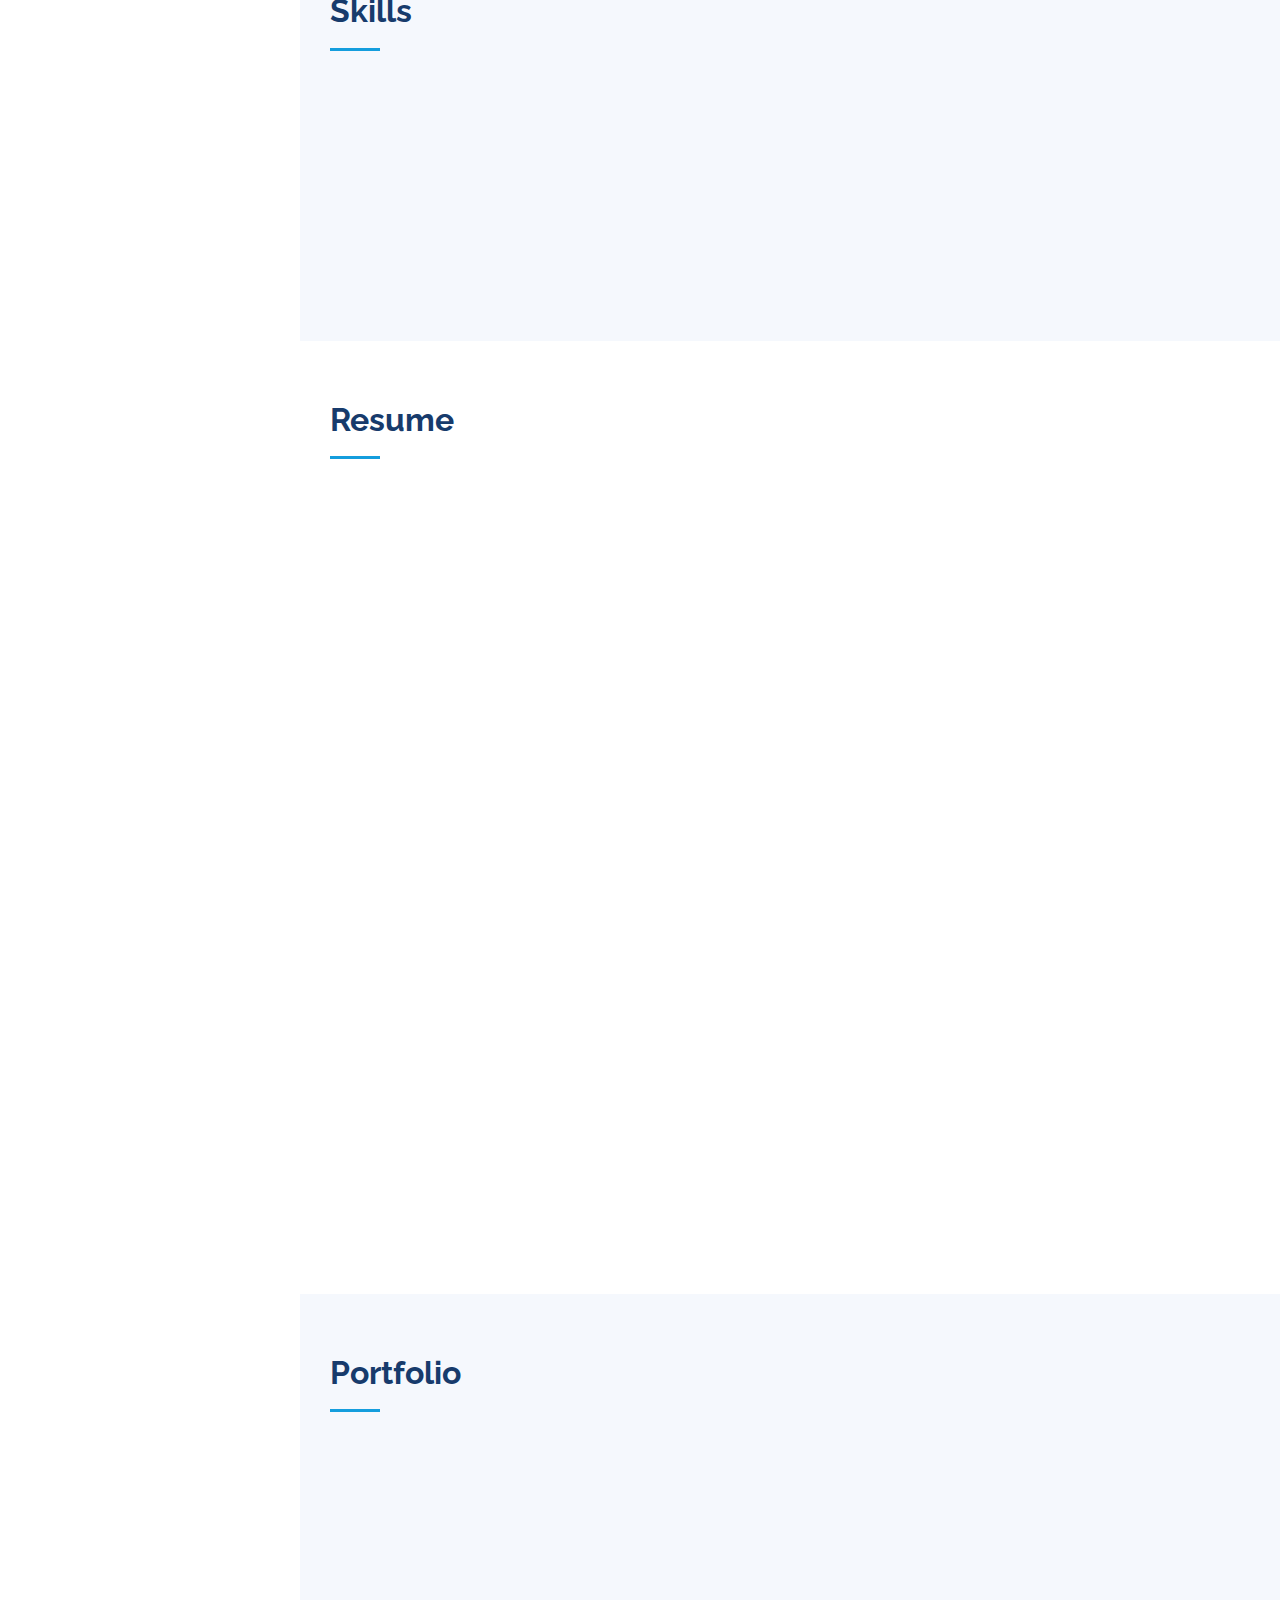
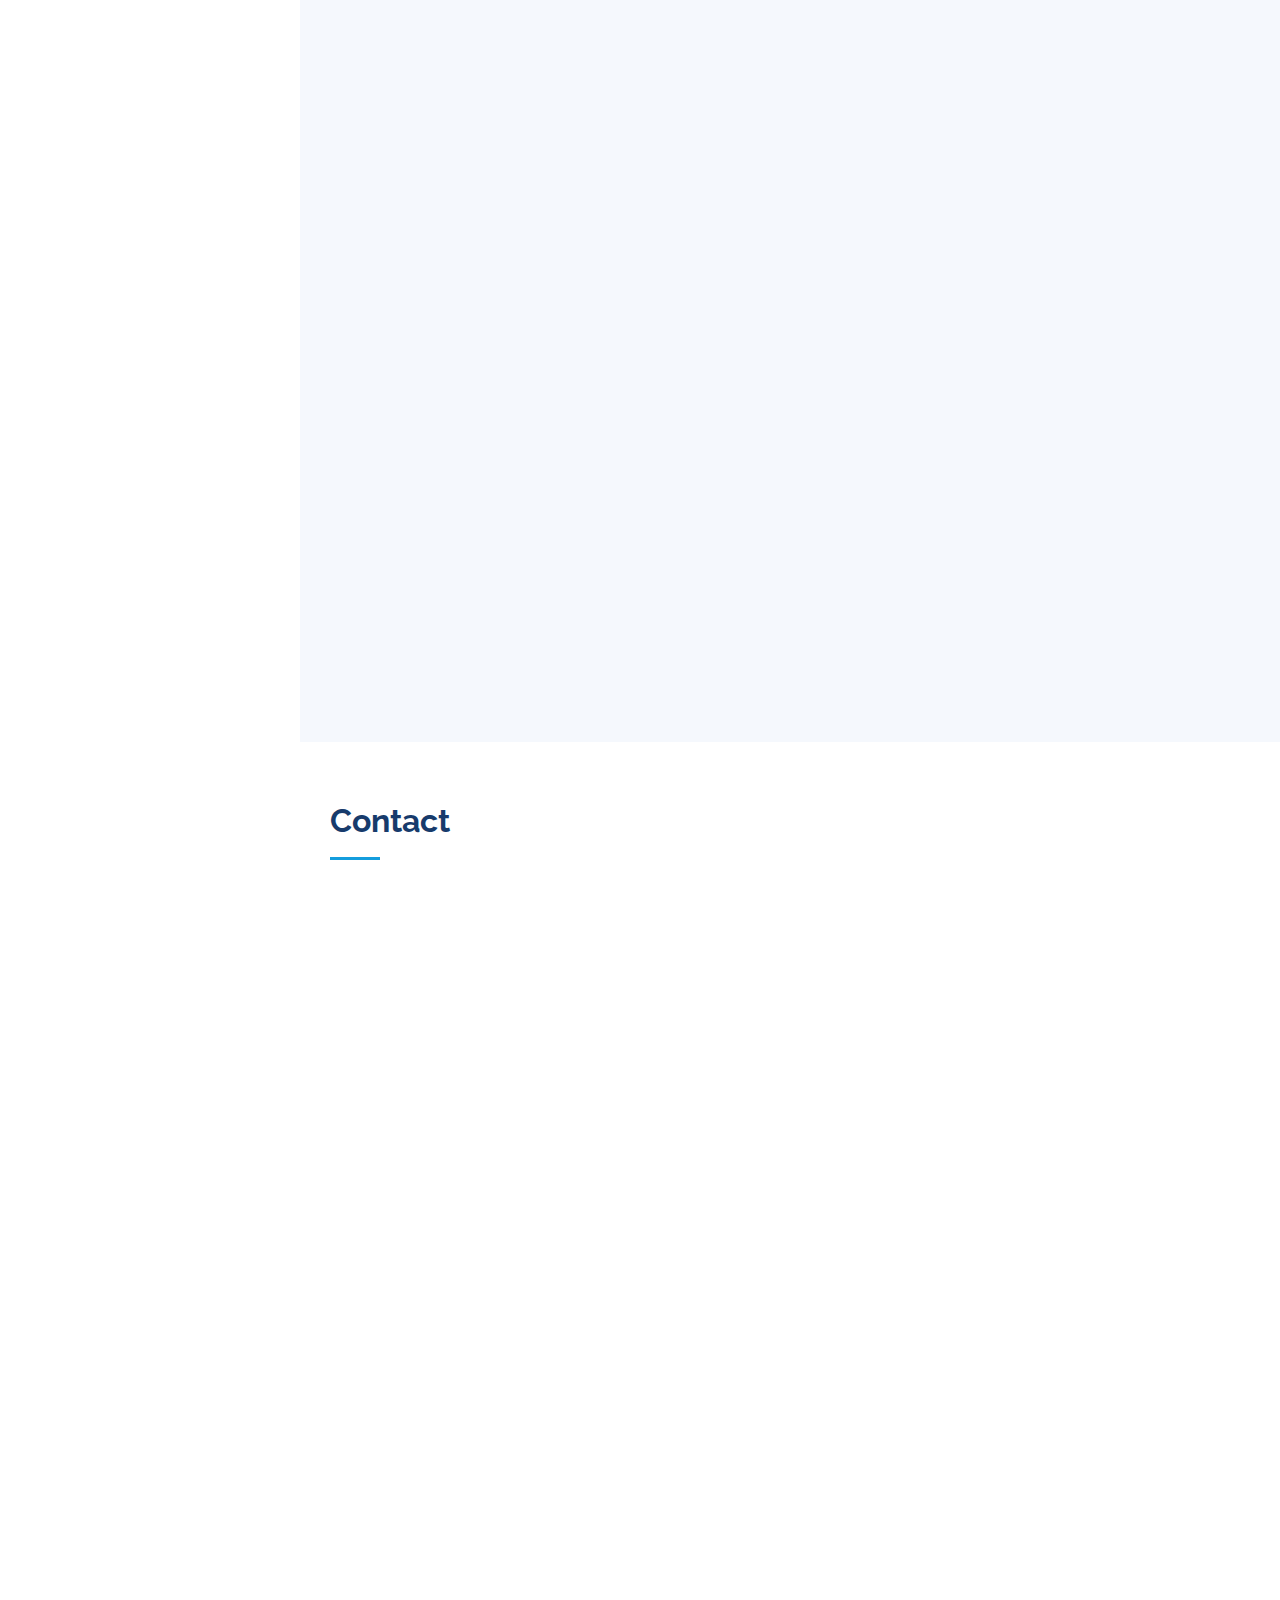
==== commit 305be478: "Update index.html" ====
--- a/index.html
+++ b/index.html
@@ -358,7 +358,6 @@
 
         <div class="section-title">
           <h2>Contact</h2>
-          <p>Magnam dolores commodi suscipit. Necessitatibus eius consequatur ex aliquid fuga eum quidem. Sit sint consectetur velit. Quisquam quos quisquam cupiditate. Et nemo qui impedit suscipit alias ea. Quia fugiat sit in iste officiis commodi quidem hic quas.</p>
         </div>
 
         <div class="row" data-aos="fade-in">
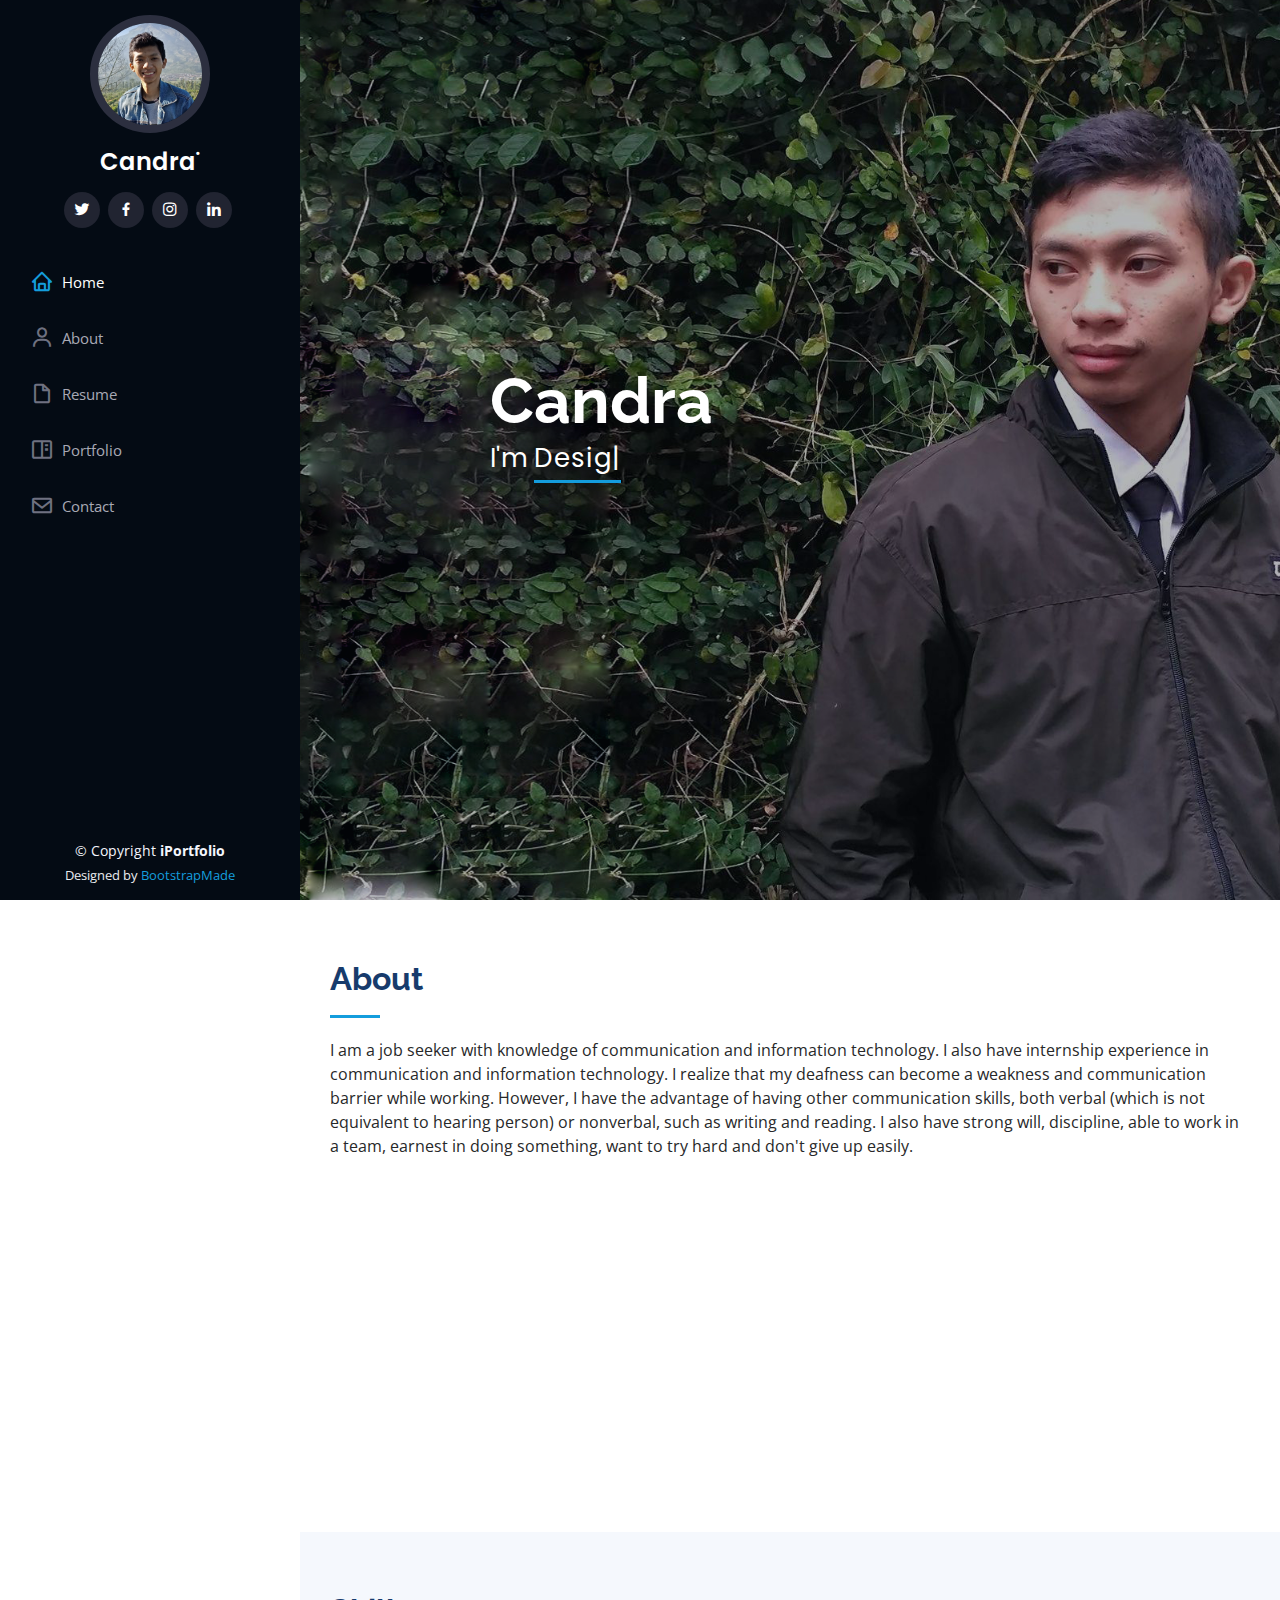
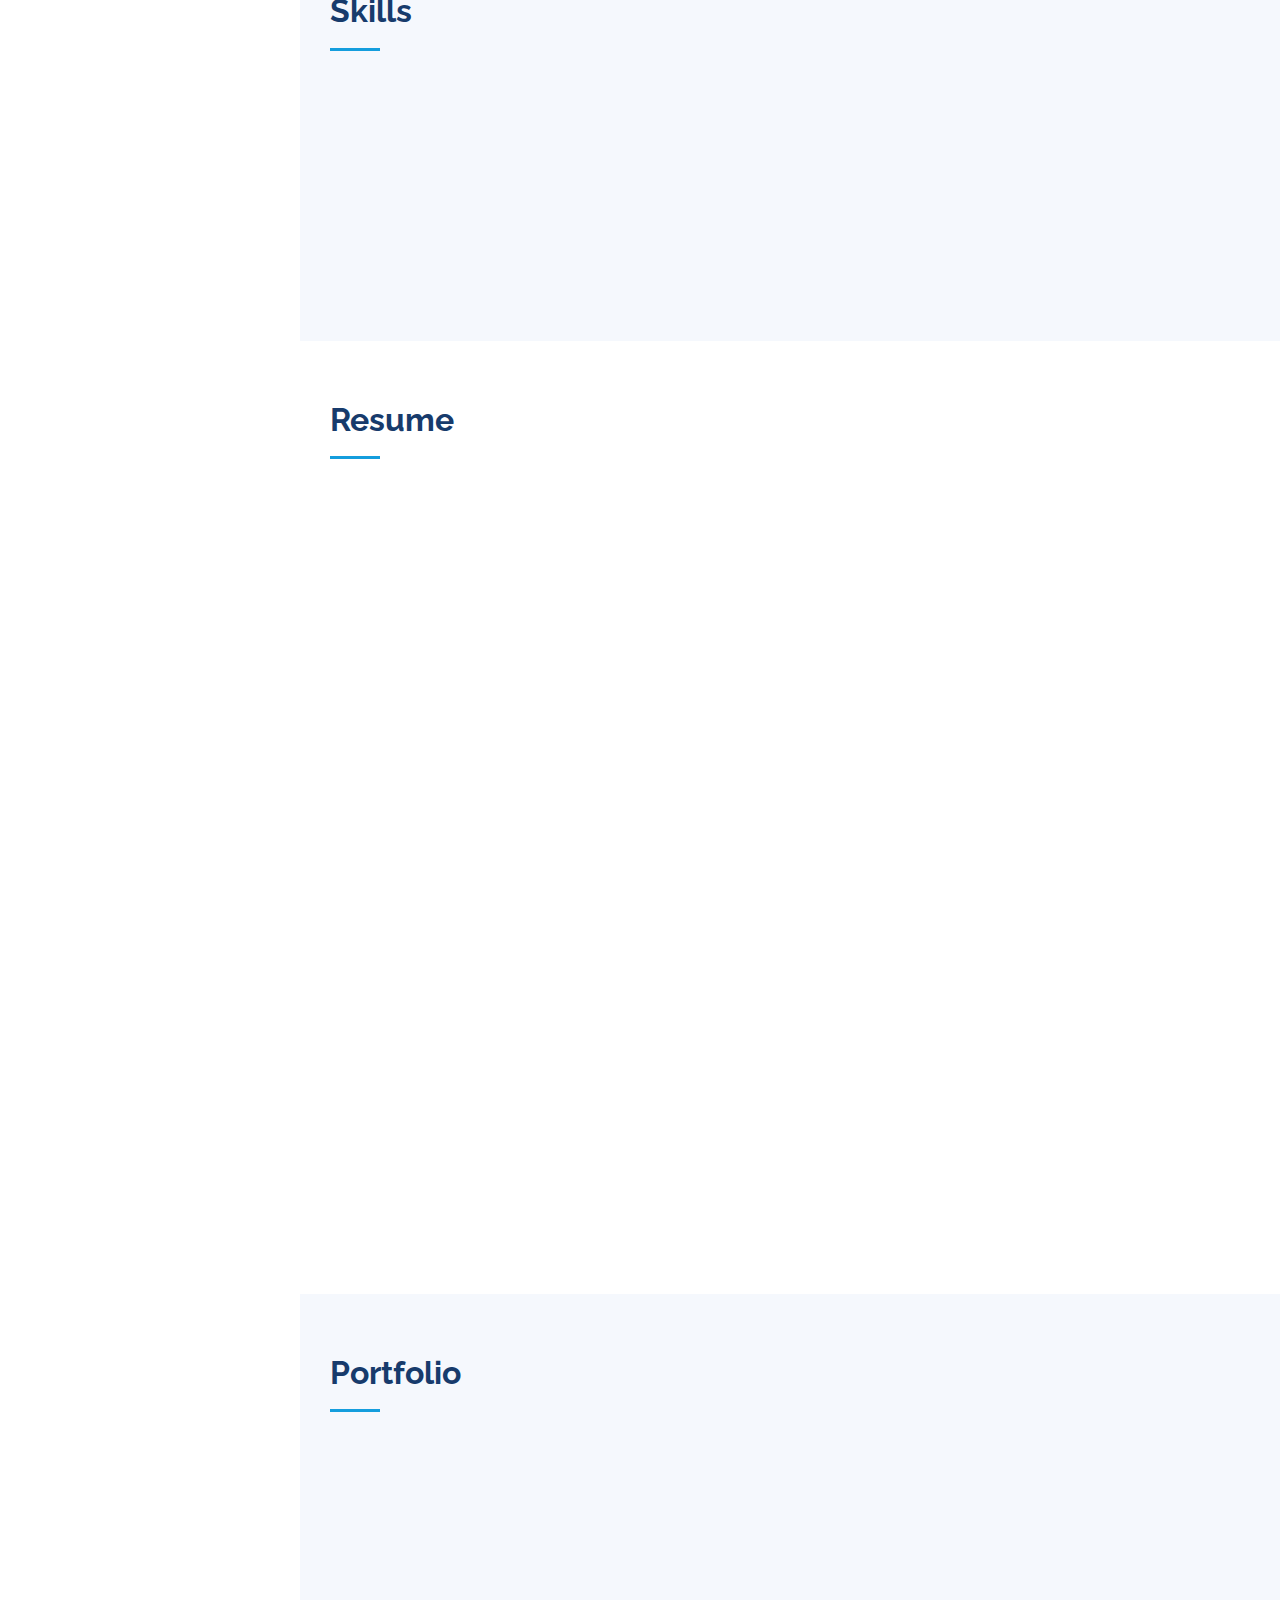
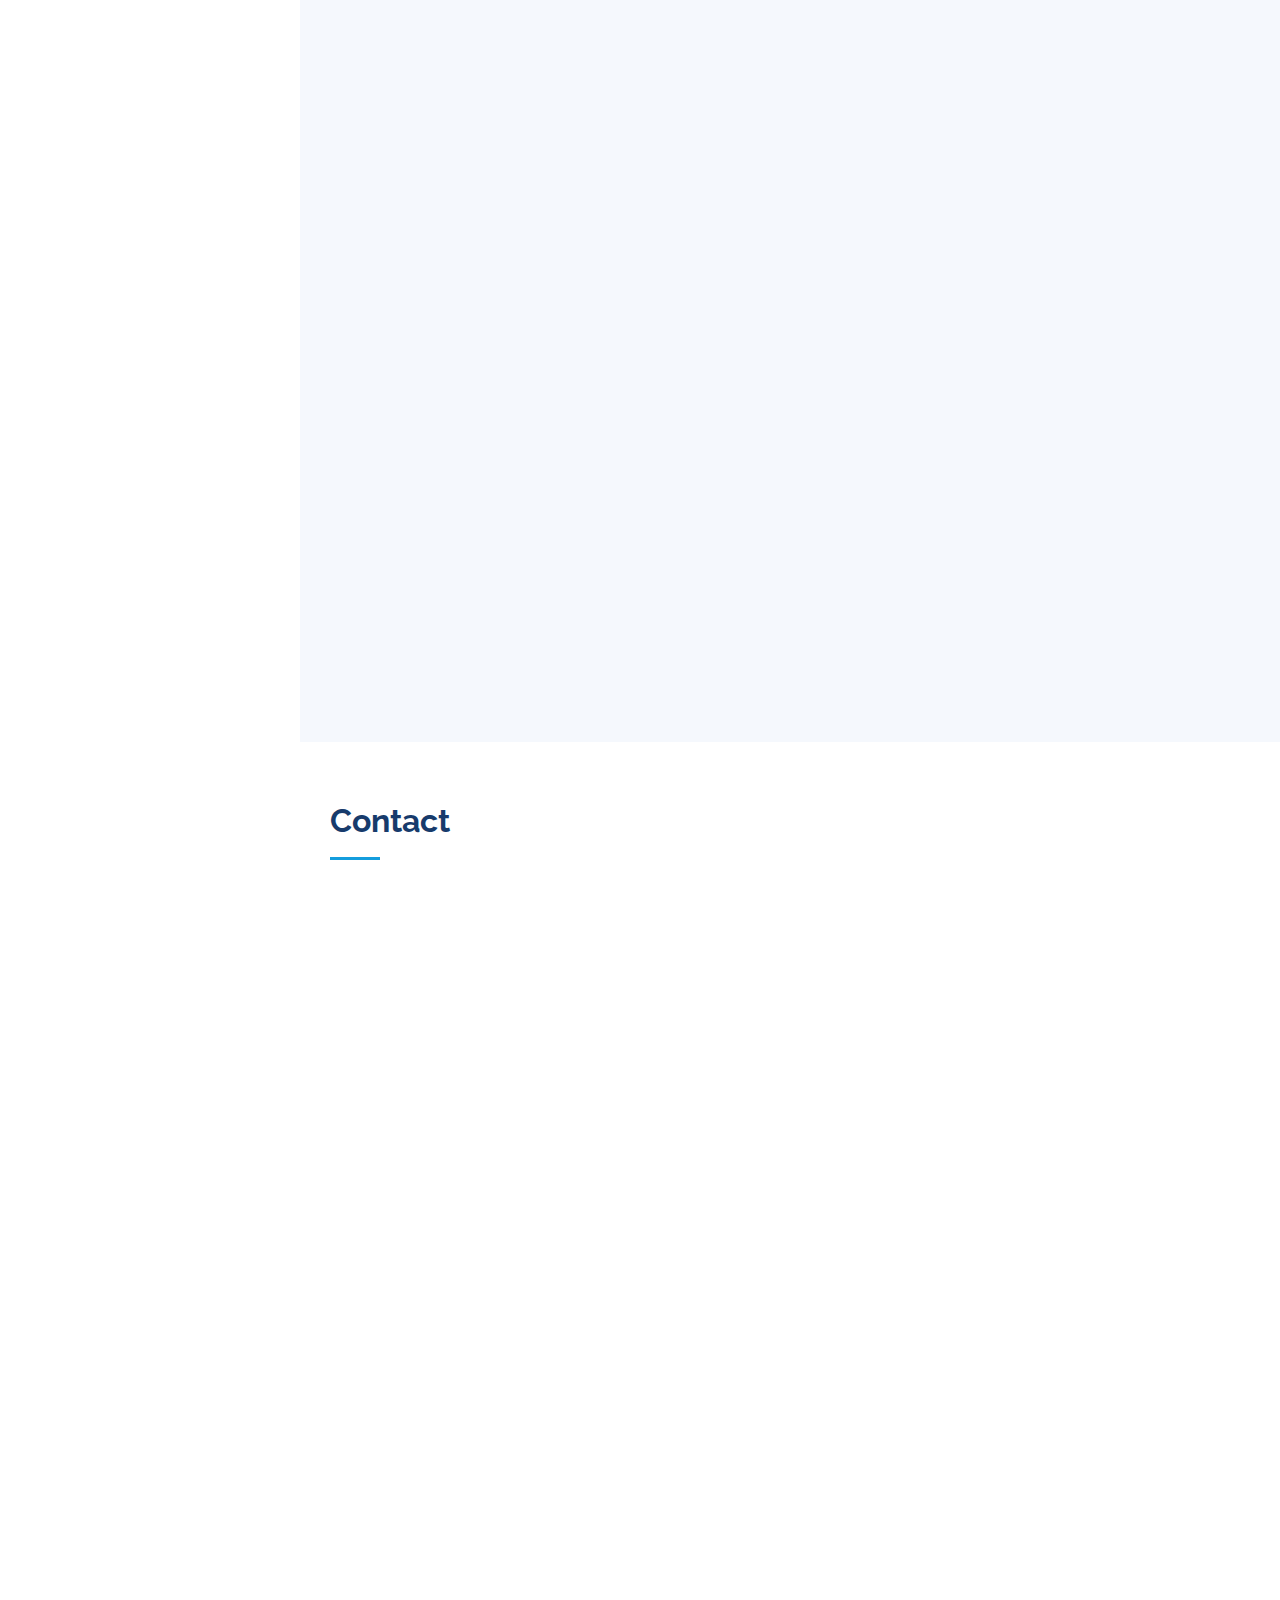
==== commit 9d235f6e: "Update index.html" ====
--- a/index.html
+++ b/index.html
@@ -367,19 +367,19 @@
               <div class="address">
                 <i class="bi bi-geo-alt"></i>
                 <h4>Location:</h4>
-                <p>A108 Adam Street, New York, NY 535022</p>
+                <p>Indramayu, West Java</p>
               </div>
 
               <div class="email">
                 <i class="bi bi-envelope"></i>
                 <h4>Email:</h4>
-                <p>info@example.com</p>
+                <p>mediakkcandra2@gmail.com</p>
               </div>
 
               <div class="phone">
                 <i class="bi bi-phone"></i>
                 <h4>Call:</h4>
-                <p>+1 5589 55488 55s</p>
+                <p>+6285228029790</p>
               </div>
 
               <iframe src="https://www.google.com/maps/embed?pb=!1m14!1m8!1m3!1d12097.433213460943!2d-74.0062269!3d40.7101282!3m2!1i1024!2i768!4f13.1!3m3!1m2!1s0x0%3A0xb89d1fe6bc499443!2sDowntown+Conference+Center!5e0!3m2!1smk!2sbg!4v1539943755621" frameborder="0" style="border:0; width: 100%; height: 290px;" allowfullscreen></iframe>
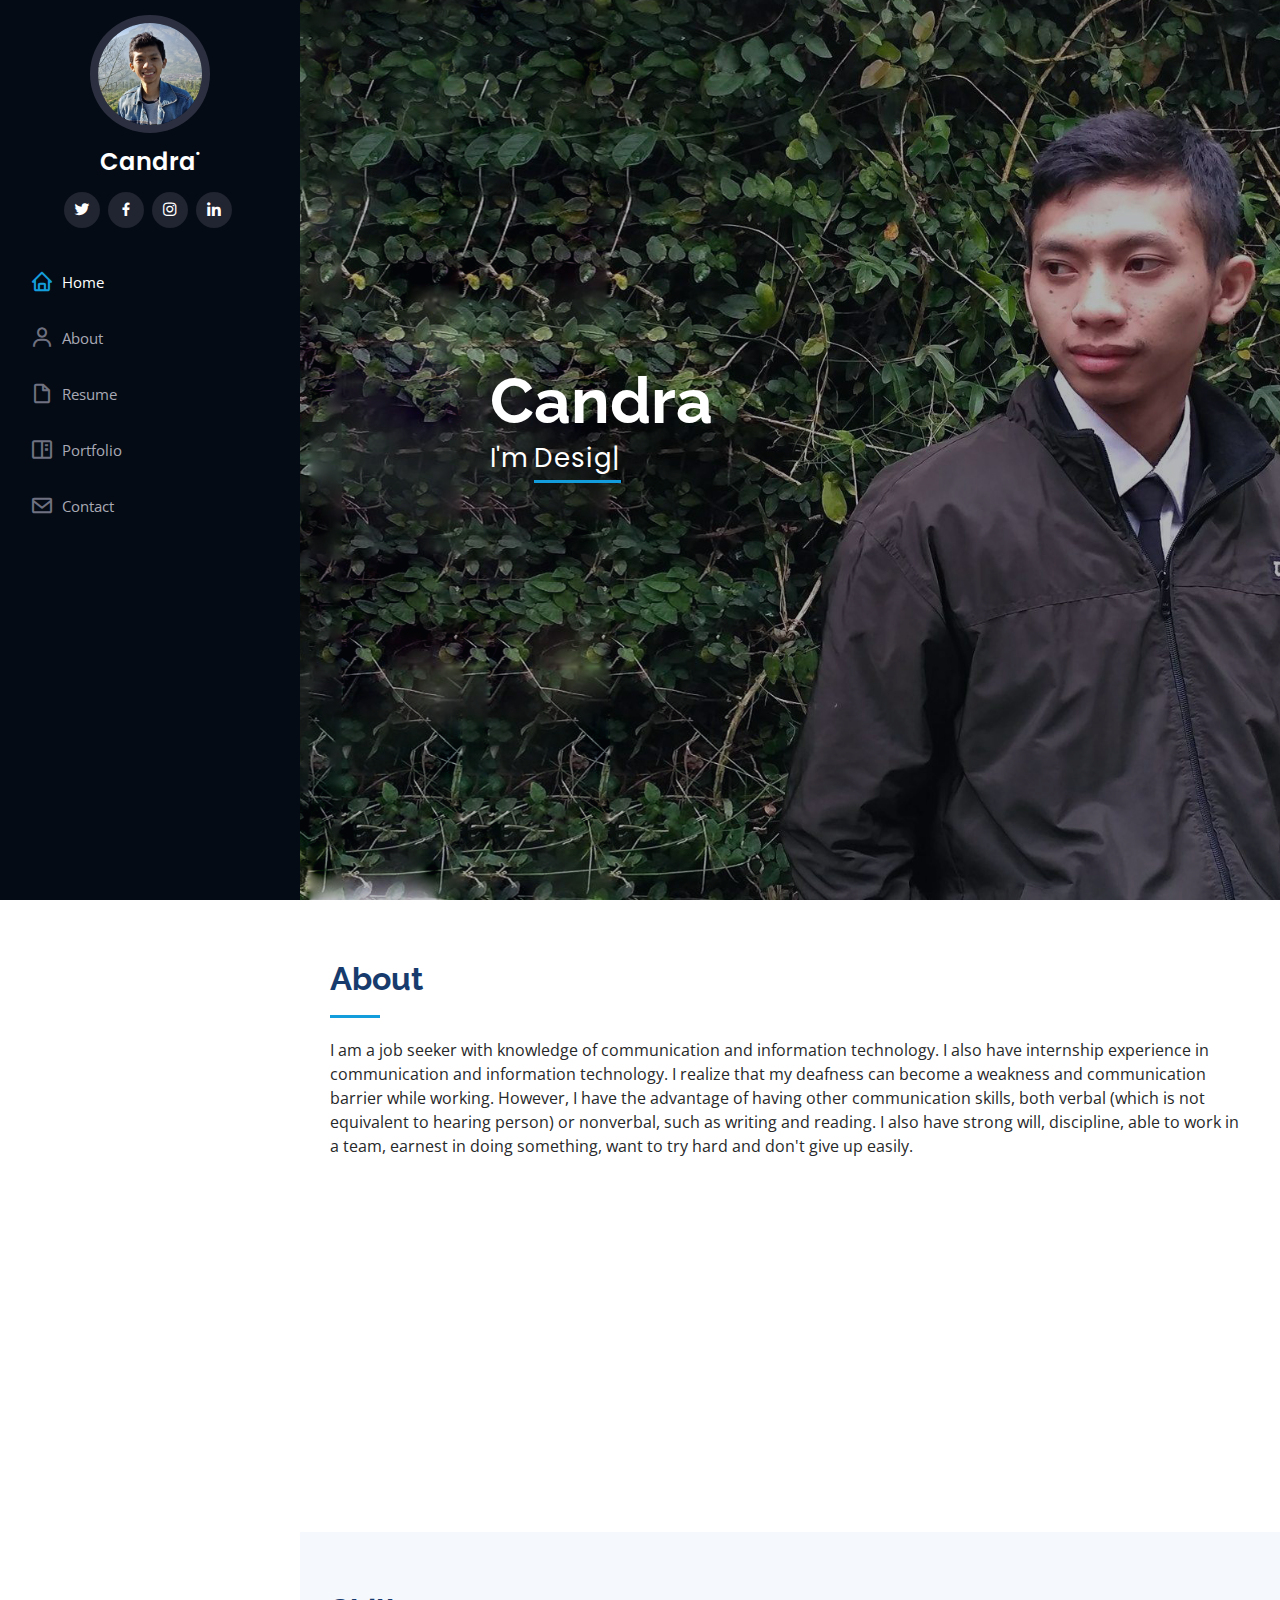
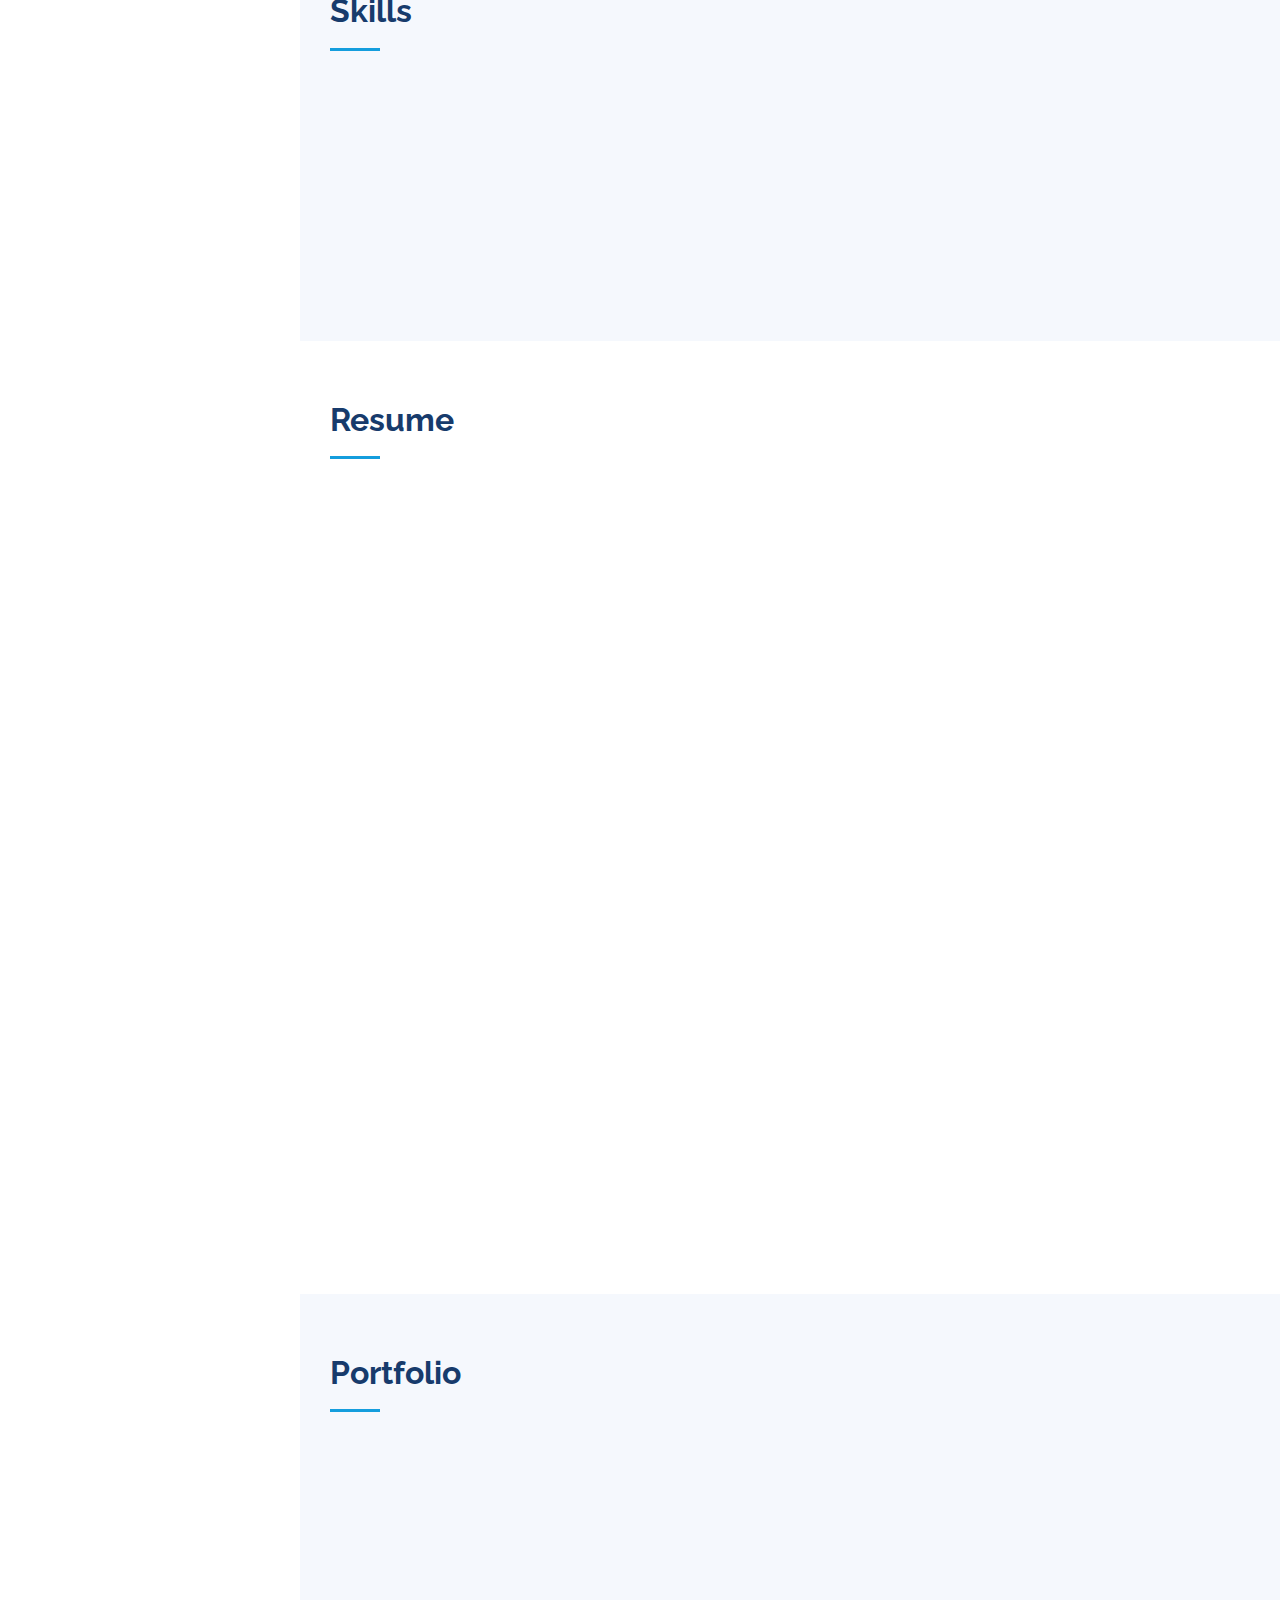
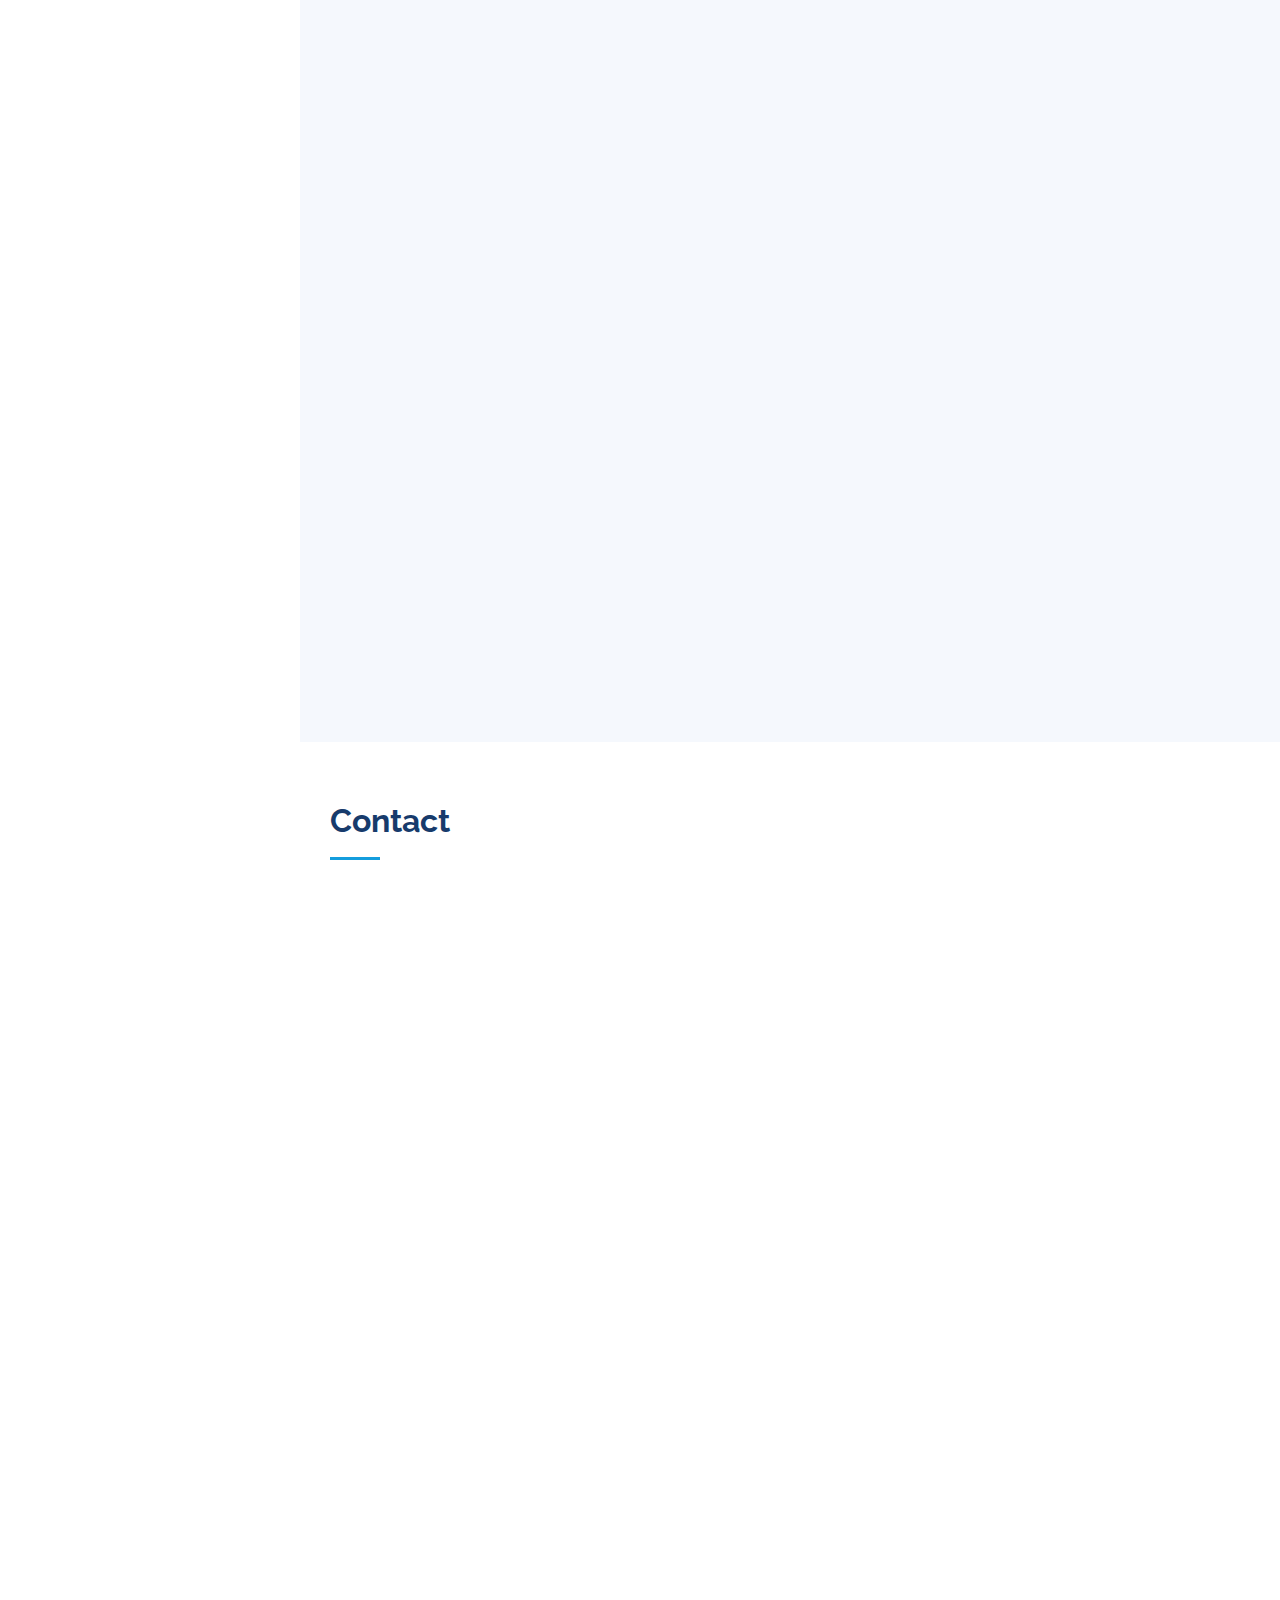
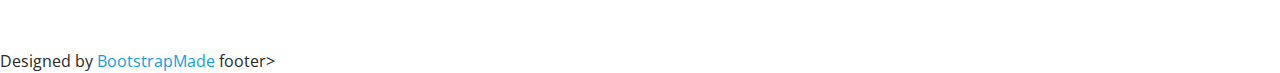
==== commit 368aed59: "Update index.html" ====
--- a/index.html
+++ b/index.html
@@ -423,7 +423,7 @@
 
   </main><!-- End #main -->
 
-  <!-- ======= Footer ======= -->
+  <!-- ======= Footer =======
   <footer id="footer">
     <div class="container">
       <div class="copyright">
@@ -437,7 +437,7 @@
         Designed by <a href="https://bootstrapmade.com/">BootstrapMade</a>
       </div>
     </div>
-  </footer><!-- End  Footer -->
+  footer><!-- End  Footer -->
 
   <a href="#" class="back-to-top d-flex align-items-center justify-content-center"><i class="bi bi-arrow-up-short"></i></a>
 
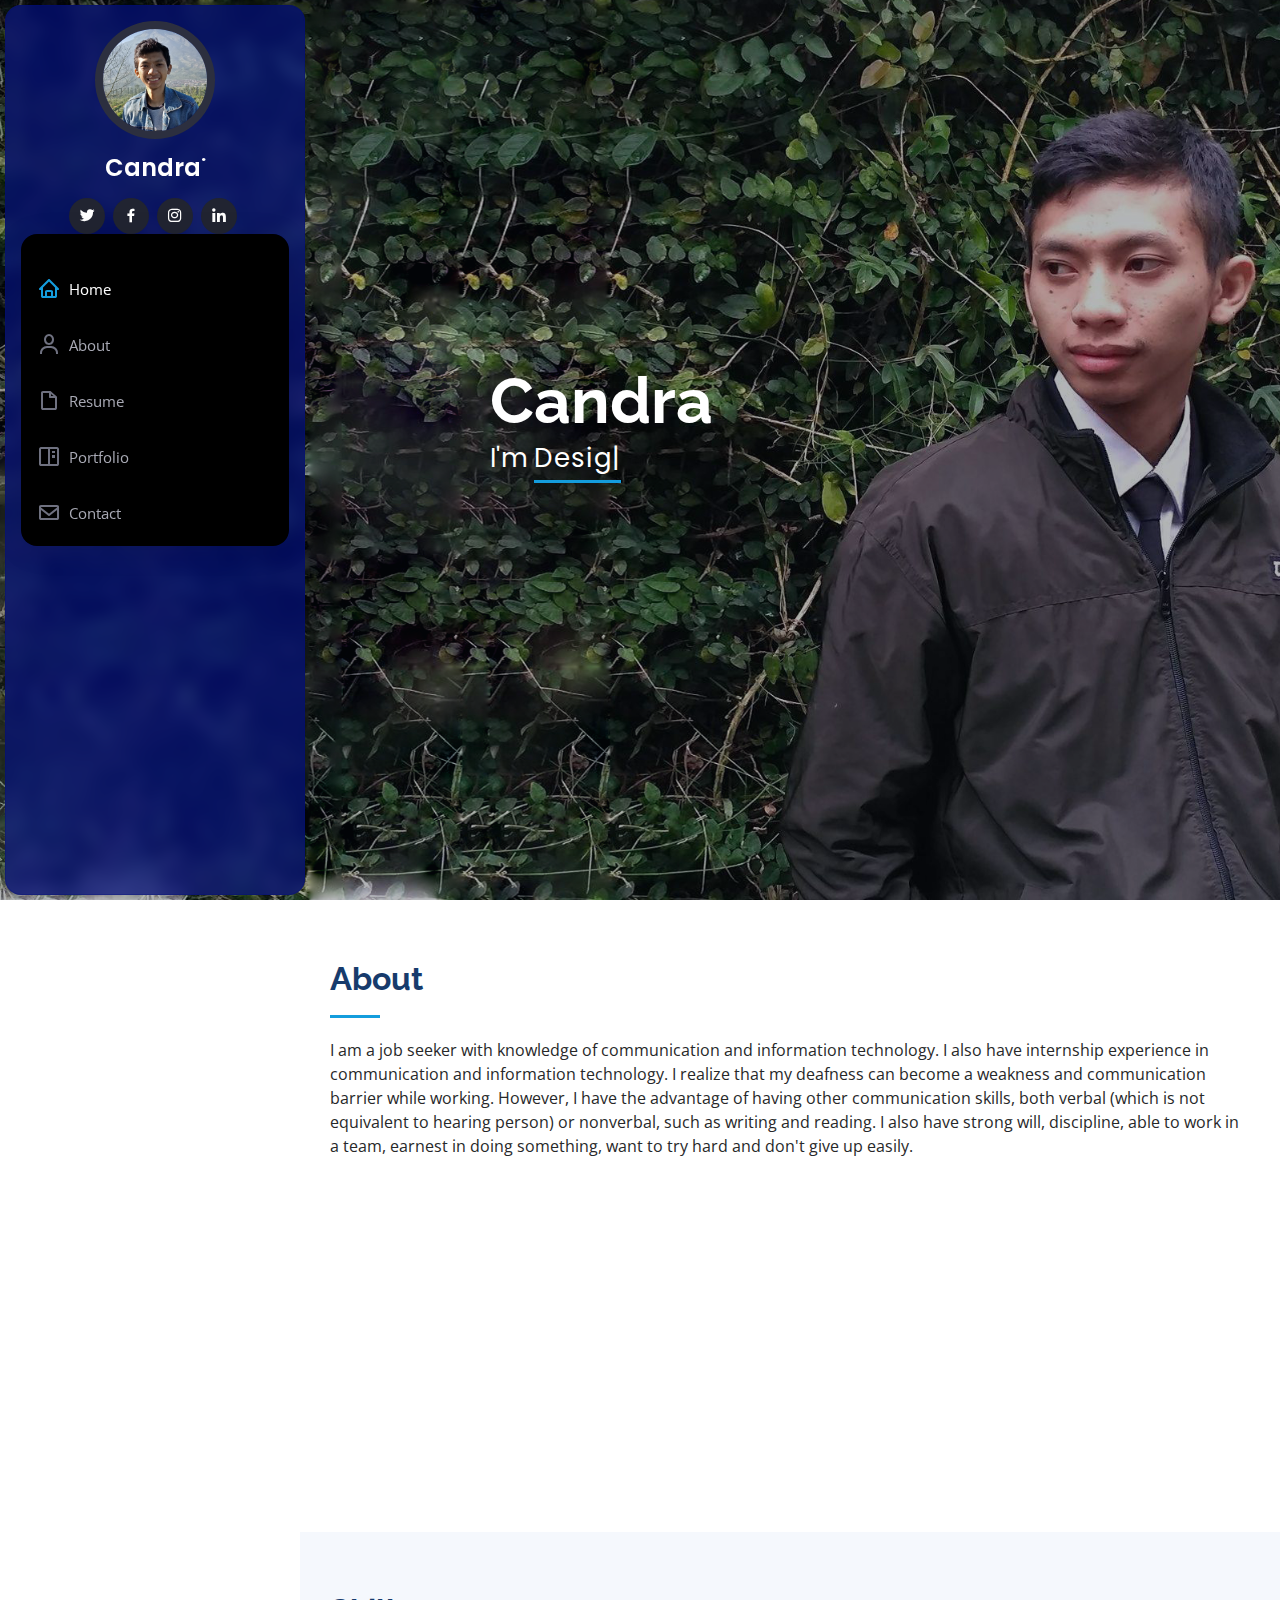
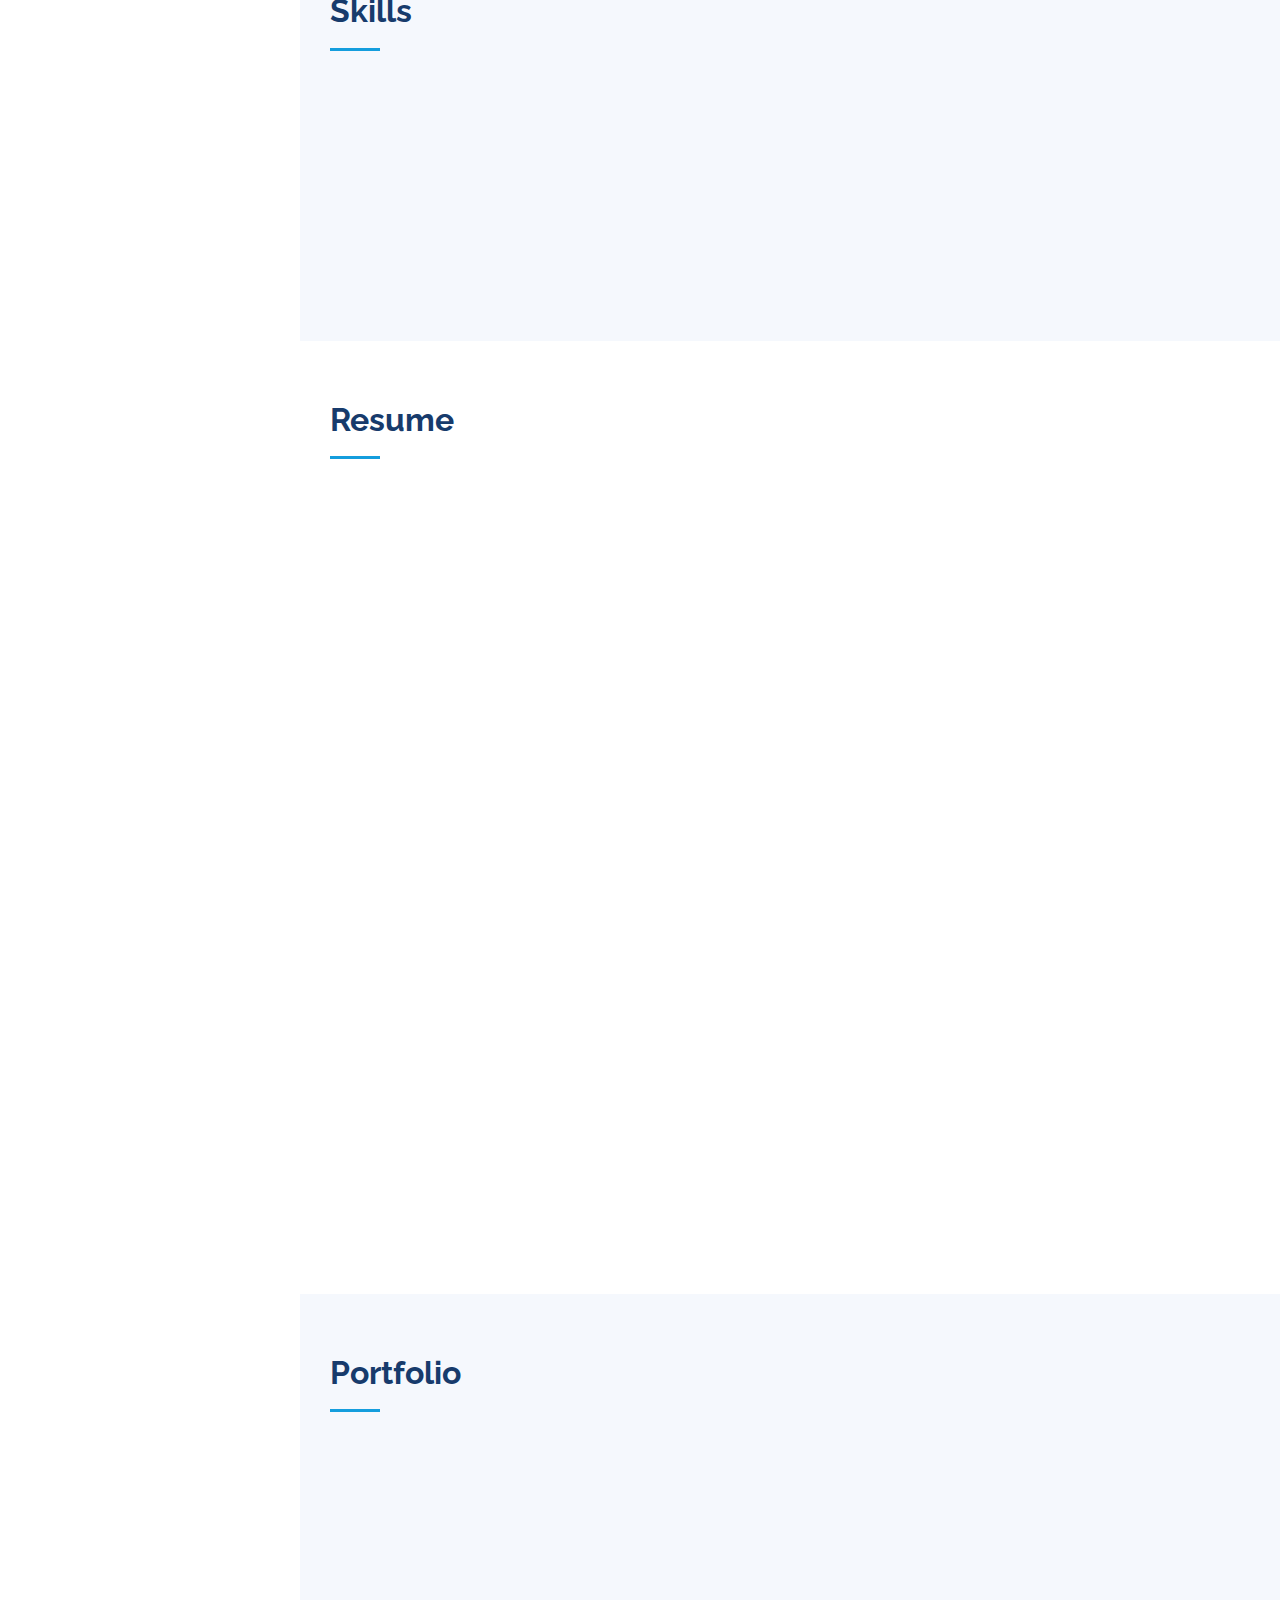
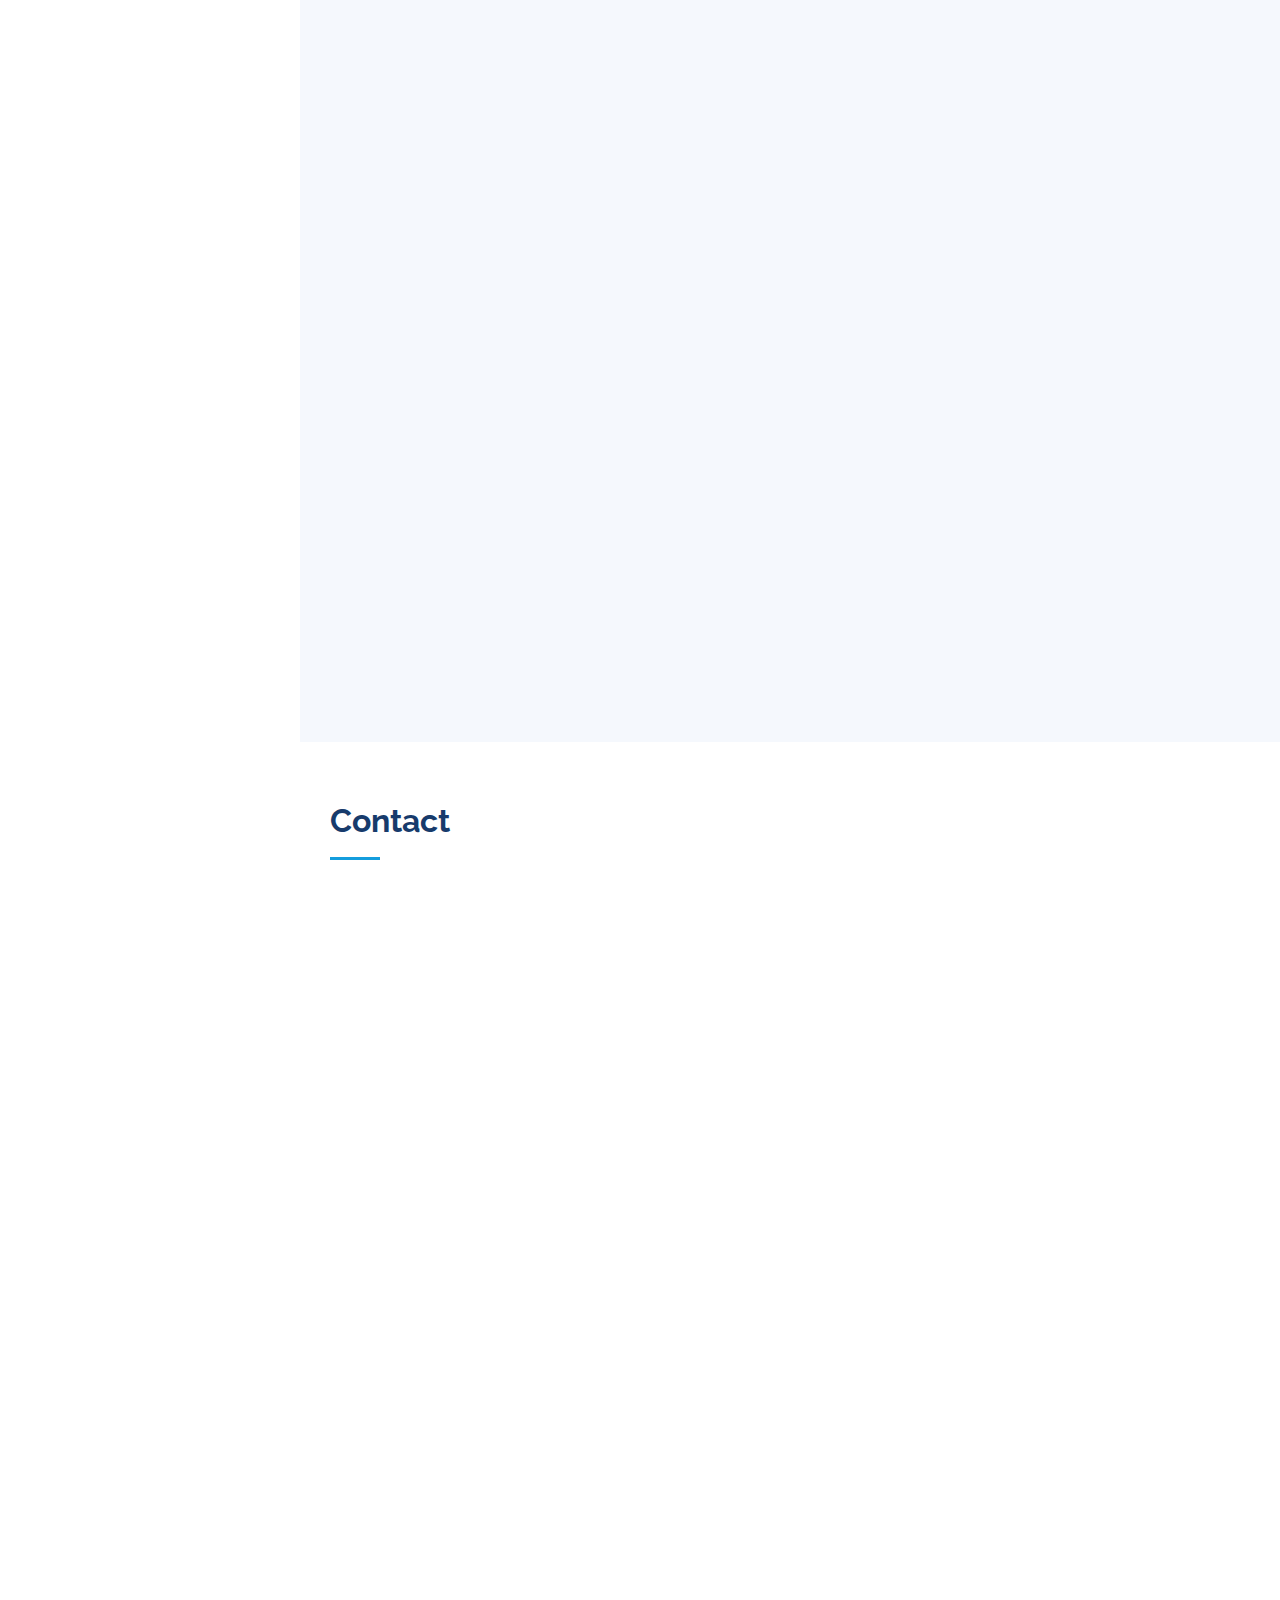
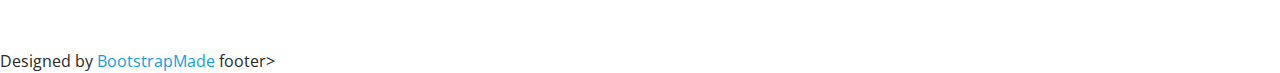
==== commit f530129e: "Add files via upload" ====
--- a/index.html
+++ b/index.html
@@ -32,7 +32,7 @@
 
   <!-- ======= Mobile nav toggle button ======= -->
   <i class="bi bi-list mobile-nav-toggle d-xl-none"></i>
-
+  
   <!-- ======= Header ======= -->
   <header id="header">
     <div class="d-flex flex-column">
--- a/assets/css/style.css
+++ b/assets/css/style.css
@@ -71,15 +71,20 @@
 --------------------------------------------------------------*/
 #header {
   position: fixed;
-  top: 0;
-  left: 0;
-  bottom: 0;
+  top: 5px;
+  left: 5px;
+  bottom: 5px;
   width: 300px;
   transition: all ease-in-out 0.5s;
   z-index: 9997;
   transition: all 0.5s;
   padding: 0 15px;
-  background: #040b14;
+  background: rgba(1, 14, 128, 0.69);
+border-radius: 16px;
+box-shadow: 0 4 px 30px rgba(0, 0, 0, 0.1);
+backdrop-filter: blur(8px);
+-webkit-backdrop-filter: blur(8px);
+border: 1px solid rgba(1, 14, 128, 0.3);
   overflow-y: auto;
 }
 
@@ -159,6 +164,12 @@
 /* Desktop Navigation */
 .nav-menu {
   padding: 30px 0 0 0;
+  background: rgba(0, 0, 0, 1);
+border-radius: 16px;
+box-shadow: 0 4px 30px rgba(0, 0, 0, 0.1);
+backdrop-filter: blur(8px);
+-webkit-backdrop-filter: blur(8px);
+border: 1px solid rgba(0, 0, 0, 0.3);
 }
 
 .nav-menu * {
@@ -1103,4 +1114,4 @@
     width: auto;
     padding-right: 20px 15px;
   }
-}+}
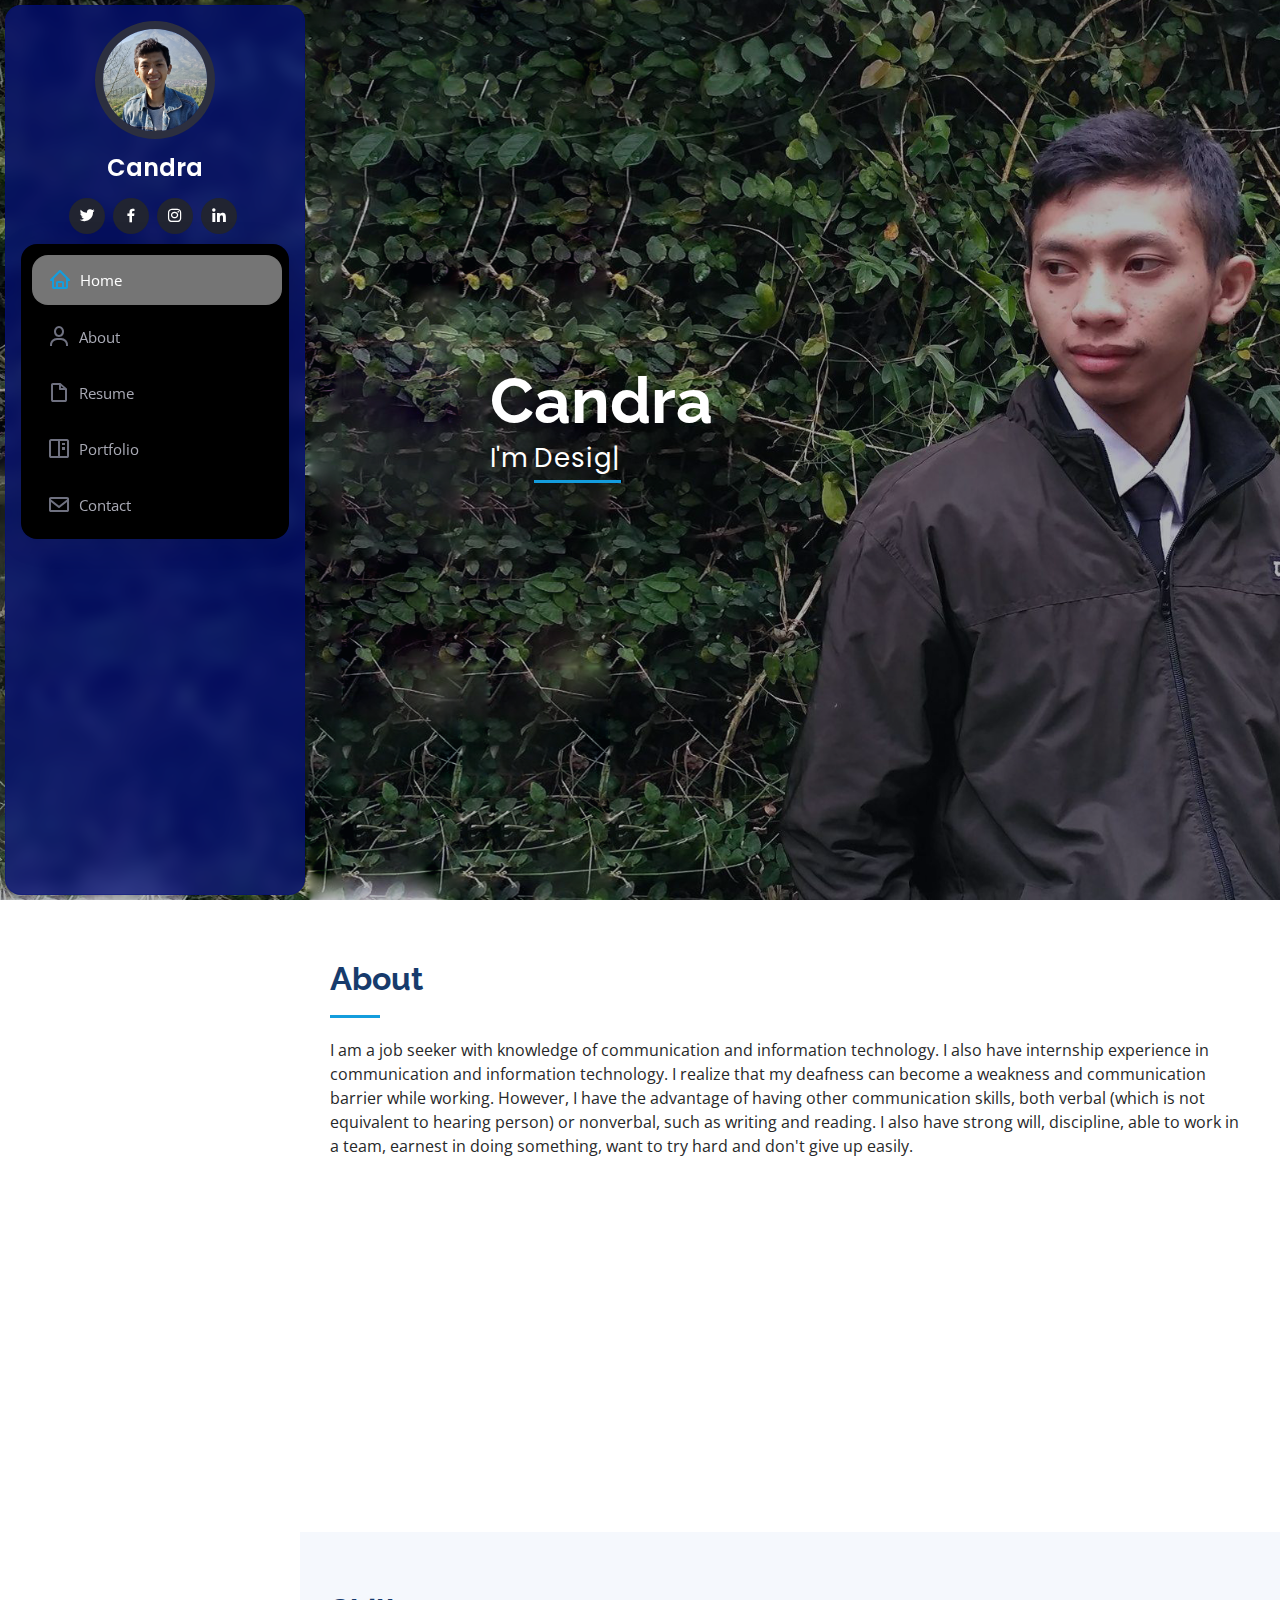
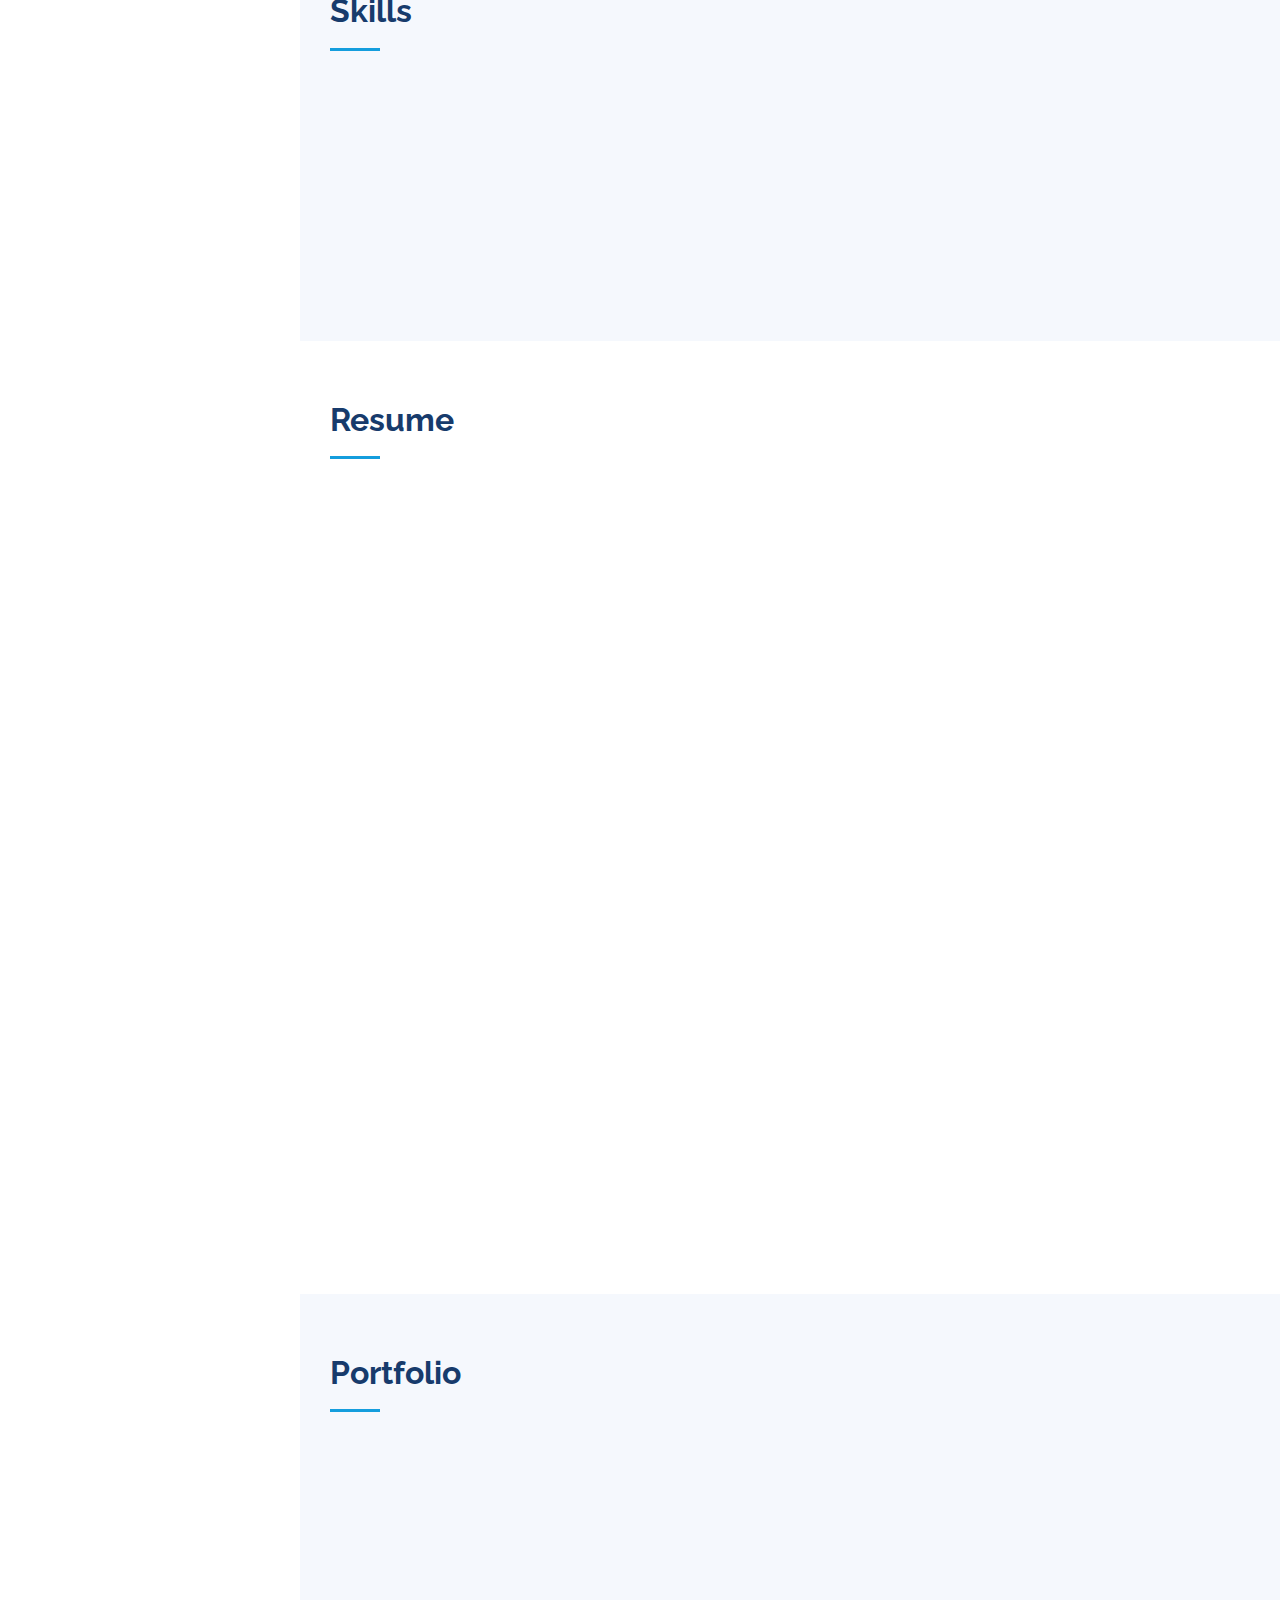
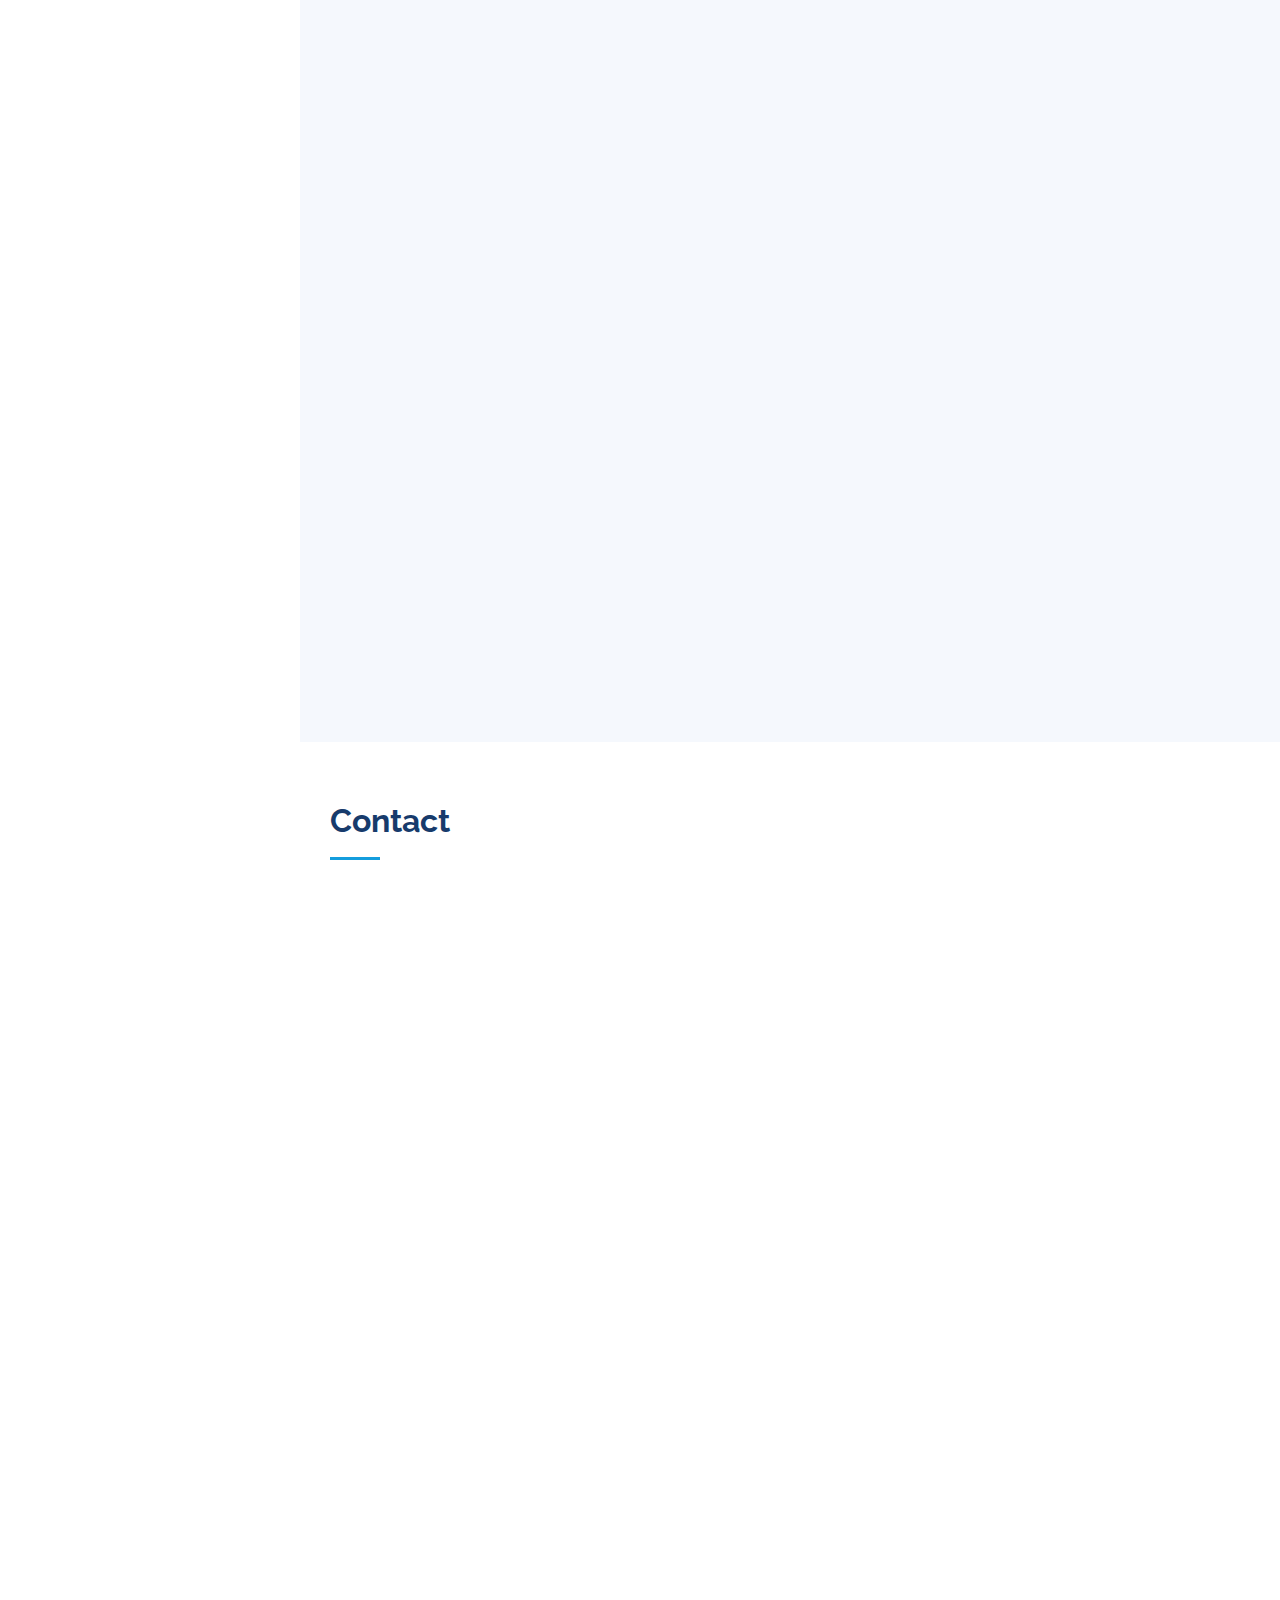
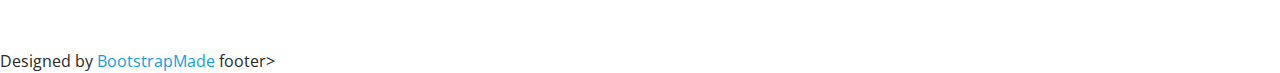
==== commit 2343be42: "Update index.html" ====
--- a/index.html
+++ b/index.html
@@ -39,7 +39,7 @@
 
       <div class="profile">
         <img src="assets/img/profile-img.jpg" alt="" class="img-fluid rounded-circle">
-        <h1 class="text-light"><a href="index.html">Candra˙</a></h1>
+        <h1 class="text-light"><a href="index.html">Candra</a></h1>
         <div class="social-links mt-3 text-center">
           <a href="https://twitter.com/kurnia_caem" class="twitter"><i class="bx bxl-twitter"></i></a>
           <a href="https://www.facebook.com/kkcandra/" class="facebook"><i class="bx bxl-facebook"></i></a>
--- a/assets/css/style.css
+++ b/assets/css/style.css
@@ -43,7 +43,7 @@
   right: 15px;
   bottom: 15px;
   z-index: 996;
-  background: #149ddd;
+  background: #010e80;
   width: 40px;
   height: 40px;
   border-radius: 50px;
@@ -163,7 +163,8 @@
 --------------------------------------------------------------*/
 /* Desktop Navigation */
 .nav-menu {
-  padding: 30px 0 0 0;
+	top: 10px;
+  padding: 10px 10px 1px 10px;
   background: rgba(0, 0, 0, 1);
 border-radius: 16px;
 box-shadow: 0 4px 30px rgba(0, 0, 0, 0.1);
@@ -206,7 +207,14 @@
 .nav-menu .active:focus,
 .nav-menu li:hover>a {
   text-decoration: none;
-  color: #fff;
+  width: 250px;
+  color: #fff;
+  background: rgba(117, 117, 117, 1);
+border-radius: 16px;
+box-shadow: 0 4px 30px rgba(0, 0, 0, 0.1);
+backdrop-filter: blur(8px);
+-webkit-backdrop-filter: blur(8px);
+border: 1px solid rgba(117, 117, 117, 0.3);
 }
 
 .nav-menu a:hover i,
@@ -226,7 +234,7 @@
   font-size: 24px;
   transition: all 0.4s;
   outline: none !important;
-  background-color: #149ddd;
+  background-color: #010e80;
   color: #fff;
   width: 40px;
   height: 40px;
